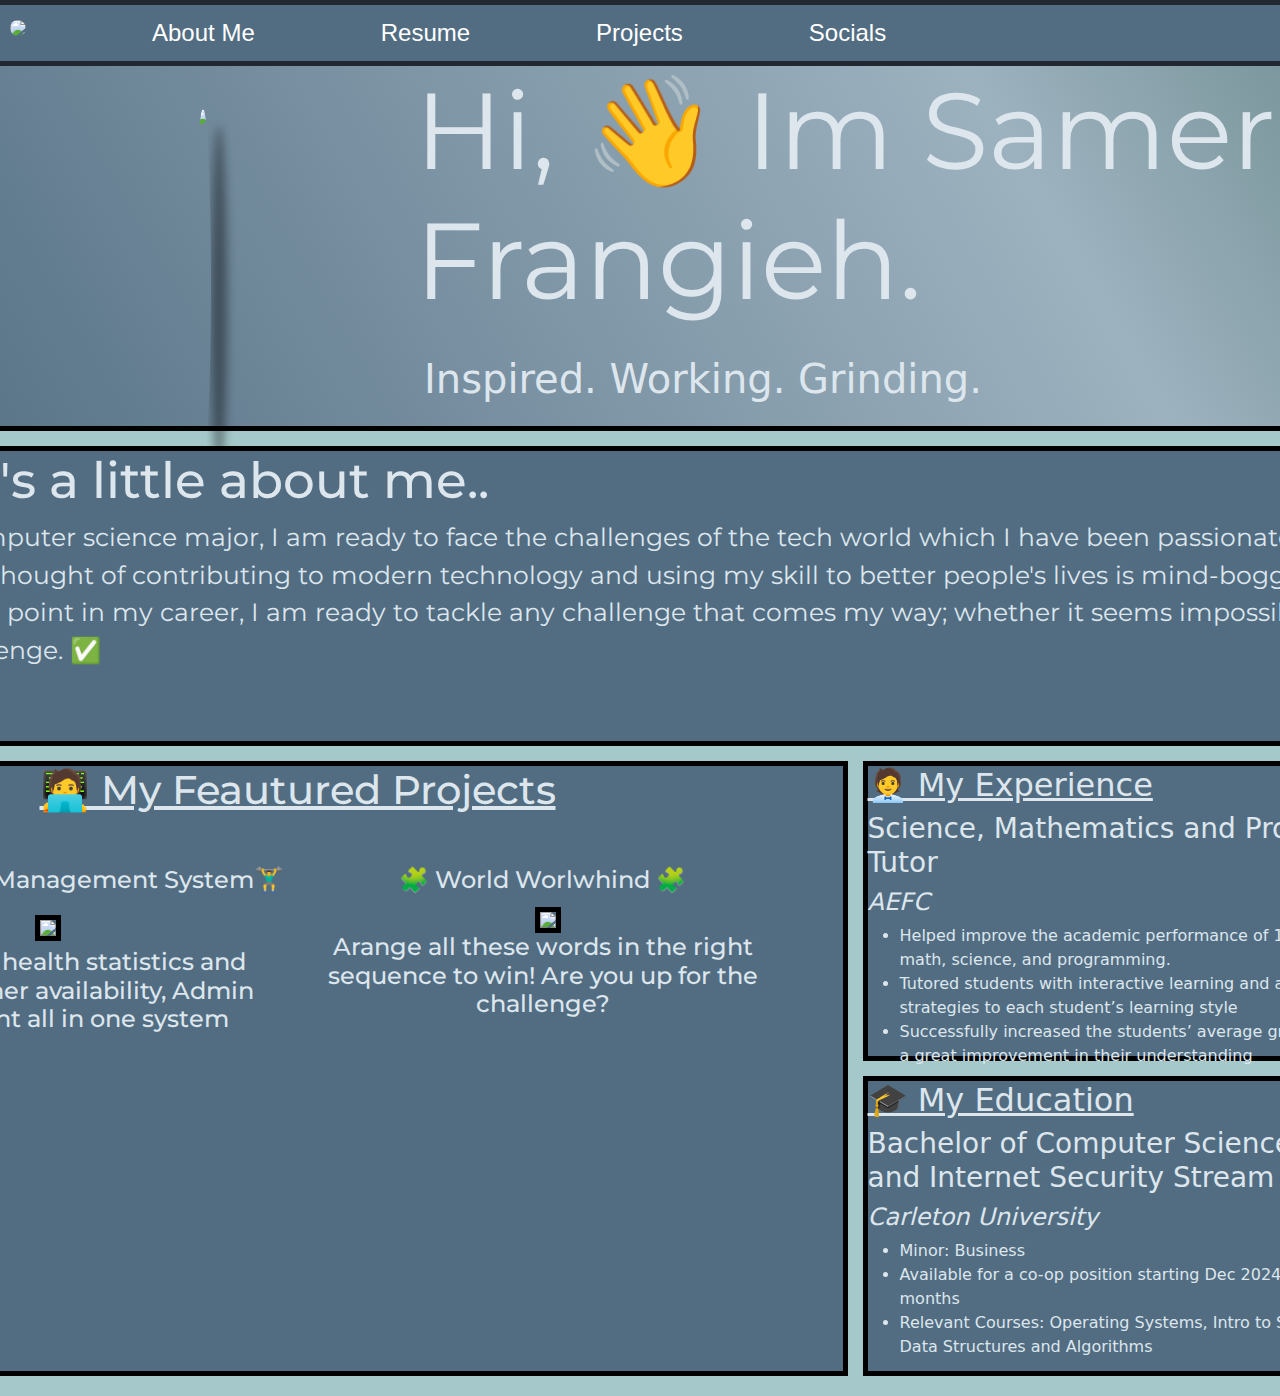
==== index.html @ ca1127b8 "Add files via upload" ====
<!DOCTYPE html>
<html lang="en">
<head>
    <meta charset="UTF-8">
    <meta name="viewport" content="width=device-width, initial-scale=1.0">
    <title>Samer Frangieh</title>
    <link href="https://cdn.jsdelivr.net/npm/bootstrap@5.3.3/dist/css/bootstrap.min.css" rel="stylesheet" integrity="sha384-QWTKZyjpPEjISv5WaRU9OFeRpok6YctnYmDr5pNlyT2bRjXh0JMhjY6hW+ALEwIH" crossorigin="anonymous">
    <link href="style.css" rel="stylesheet">
    <link rel="preconnect" href="https://fonts.googleapis.com">
    <link rel="preconnect" href="https://fonts.gstatic.com" crossorigin>
    <link href="https://fonts.googleapis.com/css2?family=Lobster&family=Montserrat:ital,wght@0,100..900;1,100..900&family=Noto+Sans+HK:wght@100..900&display=swap" rel="stylesheet">
</head>
<body>
<!-- Nav Bar------------------------------->
    <section class="nav-bar">
        <div class="nav nav-links">
                <li><div ><img src="./images/sam2.jpg" height="50px" class="little-icon"></div></li>
                <li><div class="nav-item"> <a href="#abt">About Me </a></div></li>
                <li><div class="nav-item"> <a href="./websitelinks/resume.html">Resume </a></div></li>
                <li><div class="nav-item"> <a href="#projects">Projects </a></div></li>
                <li><div class="nav-item"> <a href="https://linktr.ee/samerfrangieh">Socials </a></div></li>
            
        </div>

    </section>
<!-- Intro Page ------------------------------->
    <section class="intro">
        <div class="introduction colobacki">
            <div class="intro-item">
                <img src="./images/sam2.jpg" height="350" class="profile">
            </div>
            <div class="h1">
                <div class="intro-h1">
                <h1>Hi, 👋 Im Samer Frangieh.</h1>
                </div>
                <div class="para intro-h1">
                    <p>Inspired. Working. Grinding.</p>
                </div>
                <div class="icons intro-h1">
                    <a href="https://github.com/SamerFrangieh"><img src="./images/github-logo.png" height="100px"></a>
                    <a href="https://www.linkedin.com/in/samer-frangieh-b0504521b/"><img src="./images/linkedin.png" height="100px"></a>
                    <a href="https://github.com/SamerFrangieh"><img src="./images/web.png" height="100px"></a>
                </div>
                
            </div>
        </div>
    </section>
    <!-- About me + resume ------------------------------->
    <section class="intro" id="abt">
        <div class="stuff ">
        <div class="contain">
            <div class="about">
                <div><h2> 🏠 Here's a little about me..</h2></div>
                <div> <p> As a young computer science major, I am ready to face the challenges of the tech world which I have been
                    passionate about since my youth. The thought of contributing to modern technology and using my skill to better
                    people's lives is mind-boggling and enticing. At this point in my career, I am ready to tackle any challenge that comes my 
                    way; whether it seems impossible or not. I am up for the challenge. ✅
                </p>
                </div>
            </div>
            <div class="feat-projects" id="projects">
                    <div class="titr">
                        <div class="My">
                            <h3><u>🧑‍💻 My Feautured Projects</u></h3>
                        </div>
                        <div class="p1">
                            <div class="p1-box">
                                <h4>🏋️‍♂️ Fitness Club Management System🏋️‍♂️</h4>
                                <div class="work-image">
                                    <a href="https://github.com/SamerFrangieh/FitForAll" style="margin-left: 10px;"><img src="./images/fitforall-edit.png" height="300px"></a>
                                </div>
                                <div class="des-p1">
                                    <h4 style="margin-left: 0px;">Personalized health statistics and routines, Trainer availability, Admin Management all in one system </h4>
                                </div>
                                
                            </div>
                        </div>
                        <div class="p2">
                            <div class="p1-box">
                                <h4>🧩 World Worlwhind 🧩</h4>
                                <div class="work-image">
                                    <a href="https://github.com/SamerFrangieh/FitForAll" style="margin-left: 10px;"><img src="./images/World Worlwhind.png" height="300px"></a>
                                </div>
                                <div class="des-p1">
                                    <h4 style="margin-left: 0px;">Arange all these words in the right sequence to win! Are you up for the challenge? </h4>
                                </div>
                                
                            </div>
                        </div>

                    </div>
            </div>
            <div class="experience">
                <h2 ><u>🧑‍💼 My Experience</u></h2>
                <h3>Science, Mathematics and Programming Tutor</h3>
                <h4><i>AEFC</i></h4>
                <ul>
                    <li>Helped improve the academic performance of 10+ struggling students in math, science, and programming.</li>
                    <li>Tutored students with interactive learning and adapted teaching strategies to each student’s learning style</li>
                    <li>Successfully increased the students’ average grades by +17%, showing a great improvement in their understanding</li>
                </ul>

            </div>
            <div class="education">
                <h2 ><u>🎓 My Education</u></h2>
                <h3>Bachelor of Computer Science Computer and Internet Security Stream</h3>
                <h4><i>Carleton University</i></h4>
                <ul>
                    <li>Minor: Business</li>
                    <li>Available for a co-op position starting Dec 2024 for either 4 months or 8 months</li>
                    <li>Relevant Courses: Operating Systems, Intro to Software Engineering, Data Structures and Algorithms</li>
                </ul>

            </div>
            
        </div>
    </div>


    </section>

</body>
</html>
---- style.css ----
.body{
    height: 100vh;
}
.nav{
    display: flex;
    gap: 10%;
    padding: 10px;
    margin-bottom: 0px;
    border-top: 5px solid #222831;
    border-bottom: 5px solid #222831;
    background-color: #526D82;
    
}
.button{
    color: white;
    border-radius: 20%;
}
.nav-item> a{
    text-decoration: none;
    color: white;
    font-size: 150%;
    font-family:'Trebuchet MS', 'Lucida Sans Unicode', 'Lucida Grande', 'Lucida Sans', Arial, sans-serif;
    align-items: center;

}
.little-icon{
    border-radius: 50%;
}

.introduction{
    display: grid;
    grid-template-columns: 400px auto;
    gap: 5px;
    height: 40vh;
    margin-top: 0;
    margin-bottom: 0;    
}
.intro-item{
    display: flex;
    justify-content: center;
    margin-left: 10px;

}
.profile{
    border-radius: 50%;
    border: 5px solid 76ABAE;
    align-self: center;
    align-items: center;
    box-shadow: 16px 17px 10px rgba(0, 0, 0, 0.4);
    margin-right: 5px;
}
.colobacki{
    background:linear-gradient(-300deg,#526D82,#9DB2BF,#114232);
    background-size: 180% 180%;
    animation: gradient-animation 10s ease infinite;
}
@keyframes gradient-animation {
    0% {
      background-position: 0% 50%;
    }
    50% {
      background-position: 100% 50%;
    }
    100% {
      background-position: 0% 50%;
    }
  }
  h1{
    font-family: "Montserrat", sans-serif;
    font-size: 270%;
    font-optical-sizing: auto;
    font-weight: 400;
    font-style:normal;
    margin-top: 0;
    margin-bottom: 0;
    color:#DDE6ED;
  }
  .intro-h1{
    margin-left: 10px;
    color:#DDE6ED;
  }
  .para{
    margin-left: 19px;
    margin-top: 30px;
    margin-bottom: 13px;
  }
  .icons{
    margin-top: 30px;
    margin-bottom: 13px;
    display: flex;
    gap: 10%;
  }
  .stuff{
    display: flex;
    justify-content: center;
    background-color: #A5C9CA;
    border-top: 5px solid black;
  }
  .contain{
    display: grid;
    height: auto;
    grid-template-columns: repeat(8, 200px);
    grid-template-rows: 300px 300px 300px;
    margin-top: 15px;
    gap: 15px;
    margin-bottom: 20px;
    
  }
  .about{
    grid-area: 1/1/2/9;
    background-color: #526D82;
    border: 5px solid black
  }
  .experience{
    grid-area: 2/6/3/9;
    background-color: #526D82;
    border: 5px solid black;
    color: #DDE6ED;
  }
  .education{
    grid-area: 3/6/4/9;
    background-color: #526D82;
    border: 5px solid black;
    color: #DDE6ED;
  }
  .about > div > h2{
    font-family: "Montserrat", sans-serif;
    margin-left: 10px;
    color: #DDE6ED;
    font-size: 50px;
  }
  .about > div > p{
    font-family: "Montserrat", sans-serif;
    margin-left: 10px;
    color: #DDE6ED;
    font-size: 25px;
  }
  .feat-projects{
    grid-area:2/1/4/6;
    background-color: #526D82;
    border: 5px solid black;
  }
  .titr{
    display: grid;
    height: auto;
    grid-template-columns: 500px 500px;
    grid-template-rows: 50px 550px;
  }
  .My{
    grid-area: 1/1/2/3;
    display: flex;
    justify-content: center;
  }
  
  .My > h3{
    font-family: "Montserrat", sans-serif;
    margin-left: 10px;
    color: #DDE6ED;
    font-size: 40px;
  }
  .p1{
    grid-area: 2/1/3/2;
    display: flex;
    justify-content: center;
    margin-top: 50px;
    margin-bottom: 100px;
    font-family: "Montserrat", sans-serif;
    color: #DDE6ED;
    font-size: 30px;
  }
  .p1-box > div >a>img{
    border: solid 5px black;
  }
  .p1-box > h3{
    display: flex;
    justify-content: center;
  }
  .p2{
    grid-area: 2/2/3/3;
    display: flex;
    justify-content: center;
    margin-top: 50px;
    font-family: "Montserrat", sans-serif;
    color: #DDE6ED;
    font-size: 20px;
  }
  .p1-box{
    text-align: center;
  }
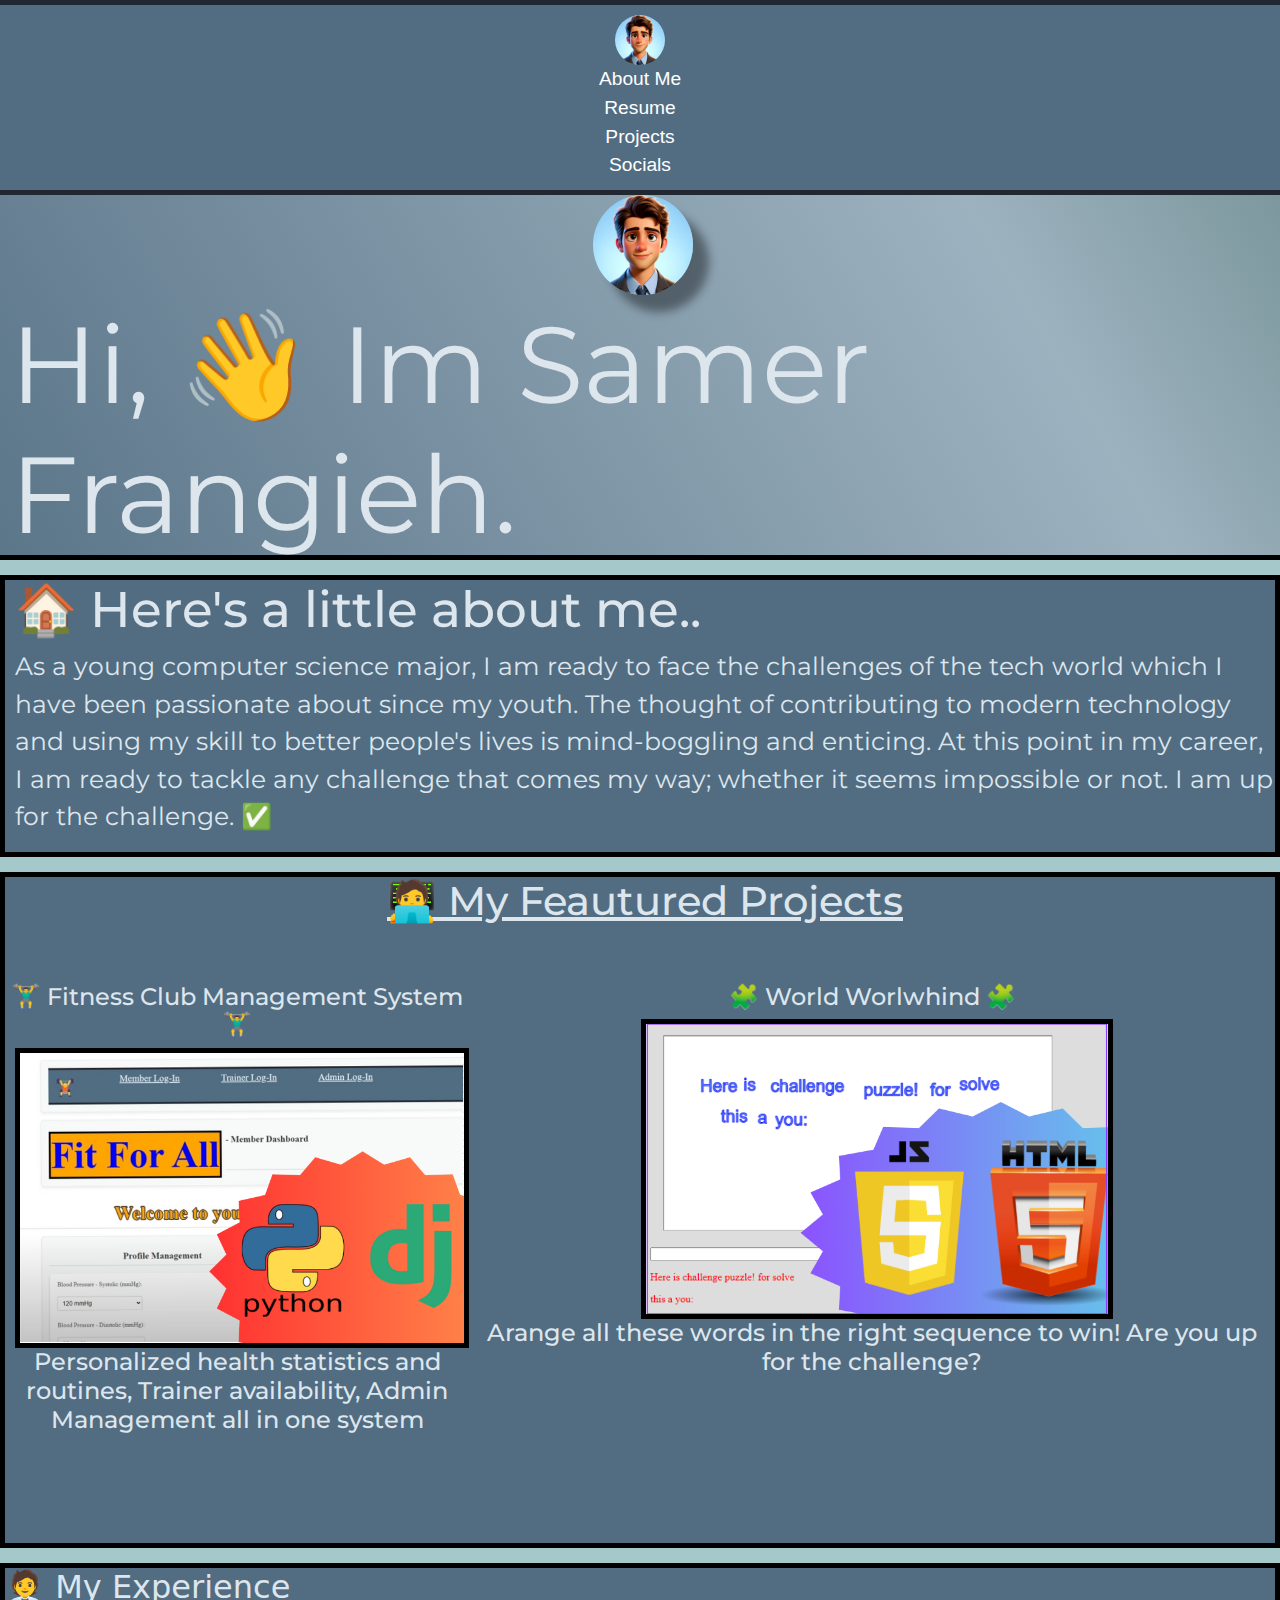
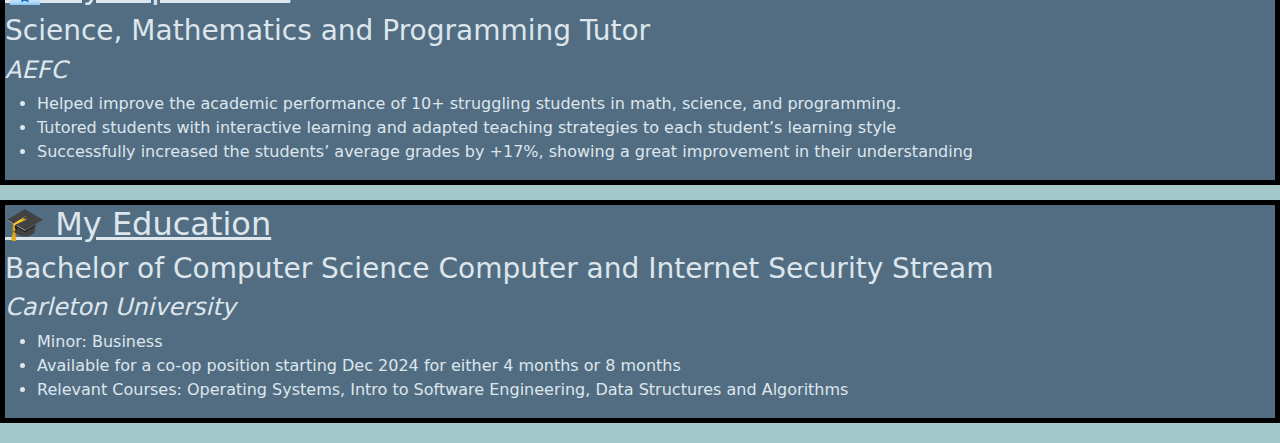
==== commit 16e1b71f: "commit" ====
--- a/index.html
+++ b/index.html
@@ -21,13 +21,12 @@
                 <li><div class="nav-item"> <a href="https://linktr.ee/samerfrangieh">Socials </a></div></li>
             
         </div>
-
     </section>
 <!-- Intro Page ------------------------------->
     <section class="intro">
         <div class="introduction colobacki">
             <div class="intro-item">
-                <img src="./images/sam2.jpg" height="350" class="profile">
+                <img src="./images/sam2.jpg"  class="profile">
             </div>
             <div class="h1">
                 <div class="intro-h1">
@@ -120,4 +119,4 @@
     </section>
 
 </body>
-</html>+</html>
--- a/style.css
+++ b/style.css
@@ -1,190 +1,293 @@
-.body{
-    height: 100vh;
-}
-.nav{
-    display: flex;
-    gap: 10%;
-    padding: 10px;
-    margin-bottom: 0px;
-    border-top: 5px solid #222831;
-    border-bottom: 5px solid #222831;
-    background-color: #526D82;
-    
-}
-.button{
-    color: white;
-    border-radius: 20%;
-}
-.nav-item> a{
-    text-decoration: none;
-    color: white;
-    font-size: 150%;
-    font-family:'Trebuchet MS', 'Lucida Sans Unicode', 'Lucida Grande', 'Lucida Sans', Arial, sans-serif;
-    align-items: center;
-
-}
-.little-icon{
-    border-radius: 50%;
-}
-
-.introduction{
-    display: grid;
-    grid-template-columns: 400px auto;
-    gap: 5px;
-    height: 40vh;
-    margin-top: 0;
-    margin-bottom: 0;    
-}
-.intro-item{
-    display: flex;
-    justify-content: center;
-    margin-left: 10px;
-
-}
-.profile{
-    border-radius: 50%;
-    border: 5px solid 76ABAE;
-    align-self: center;
-    align-items: center;
-    box-shadow: 16px 17px 10px rgba(0, 0, 0, 0.4);
-    margin-right: 5px;
-}
-.colobacki{
-    background:linear-gradient(-300deg,#526D82,#9DB2BF,#114232);
-    background-size: 180% 180%;
-    animation: gradient-animation 10s ease infinite;
-}
+body {
+  height: 100vh;
+}
+
+.nav {
+  display: flex;
+  gap: 10%;
+  padding: 10px;
+  margin-bottom: 0px;
+  border-top: 5px solid #222831;
+  border-bottom: 5px solid #222831;
+  background-color: #526D82;
+}
+
+.button {
+  color: white;
+  border-radius: 20%;
+}
+
+.nav-item > a {
+  text-decoration: none;
+  color: white;
+  font-size: 150%;
+  font-family: 'Trebuchet MS', 'Lucida Sans Unicode', 'Lucida Grande', 'Lucida Sans', Arial, sans-serif;
+  align-items: center;
+}
+
+.little-icon {
+  border-radius: 50%;
+}
+
+.introduction {
+  display: grid;
+  grid-template-columns: 400px auto;
+  gap: 5px;
+  height: 40vh;
+  margin-top: 0;
+  margin-bottom: 0;
+}
+
+.intro-item {
+  display: flex;
+  justify-content: center;
+  margin-left: 10px;
+}
+
+.profile {
+  border-radius: 50%;
+  border: 5px solid 76ABAE;
+  align-self: center;
+  align-items: center;
+  box-shadow: 16px 17px 10px rgba(0, 0, 0, 0.4);
+  margin-right: 5px;
+}
+
+.colobacki {
+  background: linear-gradient(-300deg, #526D82, #9DB2BF, #114232);
+  background-size: 180% 180%;
+  animation: gradient-animation 10s ease infinite;
+}
+
 @keyframes gradient-animation {
-    0% {
+  0% {
       background-position: 0% 50%;
-    }
-    50% {
+  }
+  50% {
       background-position: 100% 50%;
-    }
-    100% {
+  }
+  100% {
       background-position: 0% 50%;
-    }
-  }
-  h1{
-    font-family: "Montserrat", sans-serif;
-    font-size: 270%;
-    font-optical-sizing: auto;
-    font-weight: 400;
-    font-style:normal;
-    margin-top: 0;
-    margin-bottom: 0;
-    color:#DDE6ED;
-  }
-  .intro-h1{
-    margin-left: 10px;
-    color:#DDE6ED;
-  }
-  .para{
-    margin-left: 19px;
-    margin-top: 30px;
-    margin-bottom: 13px;
-  }
-  .icons{
-    margin-top: 30px;
-    margin-bottom: 13px;
-    display: flex;
-    gap: 10%;
-  }
-  .stuff{
-    display: flex;
-    justify-content: center;
-    background-color: #A5C9CA;
-    border-top: 5px solid black;
-  }
-  .contain{
-    display: grid;
-    height: auto;
-    grid-template-columns: repeat(8, 200px);
-    grid-template-rows: 300px 300px 300px;
-    margin-top: 15px;
-    gap: 15px;
-    margin-bottom: 20px;
-    
-  }
-  .about{
-    grid-area: 1/1/2/9;
-    background-color: #526D82;
-    border: 5px solid black
-  }
-  .experience{
-    grid-area: 2/6/3/9;
-    background-color: #526D82;
-    border: 5px solid black;
-    color: #DDE6ED;
-  }
-  .education{
-    grid-area: 3/6/4/9;
-    background-color: #526D82;
-    border: 5px solid black;
-    color: #DDE6ED;
-  }
-  .about > div > h2{
-    font-family: "Montserrat", sans-serif;
-    margin-left: 10px;
-    color: #DDE6ED;
-    font-size: 50px;
-  }
-  .about > div > p{
-    font-family: "Montserrat", sans-serif;
-    margin-left: 10px;
-    color: #DDE6ED;
-    font-size: 25px;
-  }
-  .feat-projects{
-    grid-area:2/1/4/6;
-    background-color: #526D82;
-    border: 5px solid black;
-  }
-  .titr{
-    display: grid;
-    height: auto;
-    grid-template-columns: 500px 500px;
-    grid-template-rows: 50px 550px;
-  }
-  .My{
-    grid-area: 1/1/2/3;
-    display: flex;
-    justify-content: center;
-  }
-  
-  .My > h3{
-    font-family: "Montserrat", sans-serif;
-    margin-left: 10px;
-    color: #DDE6ED;
-    font-size: 40px;
-  }
-  .p1{
-    grid-area: 2/1/3/2;
-    display: flex;
-    justify-content: center;
-    margin-top: 50px;
-    margin-bottom: 100px;
-    font-family: "Montserrat", sans-serif;
-    color: #DDE6ED;
-    font-size: 30px;
-  }
-  .p1-box > div >a>img{
-    border: solid 5px black;
-  }
-  .p1-box > h3{
-    display: flex;
-    justify-content: center;
-  }
-  .p2{
-    grid-area: 2/2/3/3;
-    display: flex;
-    justify-content: center;
-    margin-top: 50px;
-    font-family: "Montserrat", sans-serif;
-    color: #DDE6ED;
-    font-size: 20px;
-  }
-  .p1-box{
-    text-align: center;
-  }
-  +  }
+}
+
+h1 {
+  font-family: "Montserrat", sans-serif;
+  font-size: 270%;
+  font-optical-sizing: auto;
+  font-weight: 400;
+  font-style: normal;
+  margin-top: 0;
+  margin-bottom: 0;
+  color: #DDE6ED;
+}
+
+.intro-h1 {
+  margin-left: 10px;
+  color: #DDE6ED;
+}
+
+.para {
+  margin-left: 19px;
+  margin-top: 30px;
+  margin-bottom: 13px;
+}
+
+.icons {
+  margin-top: 30px;
+  margin-bottom: 13px;
+  display: flex;
+  gap: 10%;
+}
+
+.stuff {
+  display: flex;
+  justify-content: center;
+  background-color: #A5C9CA;
+  border-top: 5px solid black;
+}
+
+.contain {
+  display: grid;
+  height: auto;
+  grid-template-columns: repeat(8, 200px);
+  grid-template-rows: 300px 300px 300px;
+  margin-top: 15px;
+  gap: 15px;
+  margin-bottom: 20px;
+}
+
+.about {
+  grid-area: 1/1/2/9;
+  background-color: #526D82;
+  border: 5px solid black;
+}
+
+.experience {
+  grid-area: 2/6/3/9;
+  background-color: #526D82;
+  border: 5px solid black;
+  color: #DDE6ED;
+}
+
+.education {
+  grid-area: 3/6/4/9;
+  background-color: #526D82;
+  border: 5px solid black;
+  color: #DDE6ED;
+}
+
+.about > div > h2 {
+  font-family: "Montserrat", sans-serif;
+  margin-left: 10px;
+  color: #DDE6ED;
+  font-size: 50px;
+}
+
+.about > div > p {
+  font-family: "Montserrat", sans-serif;
+  margin-left: 10px;
+  color: #DDE6ED;
+  font-size: 25px;
+}
+
+.feat-projects {
+  grid-area: 2/1/4/6;
+  background-color: #526D82;
+  border: 5px solid black;
+}
+
+.titr {
+  display: grid;
+  height: auto;
+  grid-template-columns: 500px 500px;
+  grid-template-rows: 50px 550px;
+}
+
+.My {
+  grid-area: 1/1/2/3;
+  display: flex;
+  justify-content: center;
+}
+
+.My > h3 {
+  font-family: "Montserrat", sans-serif;
+  margin-left: 10px;
+  color: #DDE6ED;
+  font-size: 40px;
+}
+
+.p1 {
+  grid-area: 2/1/3/2;
+  display: flex;
+  justify-content: center;
+  margin-top: 50px;
+  margin-bottom: 100px;
+  font-family: "Montserrat", sans-serif;
+  color: #DDE6ED;
+  font-size: 30px;
+}
+
+.p1-box > div > a > img {
+  border: solid 5px black;
+}
+
+.p1-box > h3 {
+  display: flex;
+  justify-content: center;
+}
+
+.p2 {
+  grid-area: 2/2/3/3;
+  display: flex;
+  justify-content: center;
+  margin-top: 50px;
+  font-family: "Montserrat", sans-serif;
+  color: #DDE6ED;
+  font-size: 20px;
+}
+
+.p1-box {
+  text-align: center;
+}
+
+.intro-item > img {
+  height: 350px;
+}
+
+@media (max-width: 1300px) {
+  .intro-item > img {
+      height: 100px;
+  }
+
+  .introduction {
+      grid-template-columns: 1fr;
+  }
+
+  .profile {
+      height: 150px;
+      width: auto;
+  }
+
+  .nav {
+      flex-direction: column;
+      align-items: center;
+      text-align: center;
+  }
+
+  .nav-item > a {
+      font-size: 120%;
+  }
+
+  .contain {
+      grid-template-columns: 1fr;
+      grid-template-rows: auto;
+  }
+
+  .about,
+  .experience,
+  .education,
+  .feat-projects {
+      grid-area: auto;
+      width: 100%;
+  }
+
+  .titr {
+      grid-template-columns: 1fr;
+      grid-template-rows: auto;
+  }
+
+  .p1,
+  .p2 {
+      grid-area: auto;
+      width: 100%;
+  }
+}
+
+@media (max-width: 768px) {
+  h1 {
+      font-size: 200%;
+  }
+
+  .icons > a > img {
+      height: 50px;
+  }
+
+  .para {
+      margin-left: 0;
+      text-align: center;
+  }
+
+  .My > h3 {
+      font-size: 30px;
+  }
+
+  .p1-box > h4 {
+      font-size: 20px;
+  }
+
+  .p1-box > div > a > img,
+  .p2 > div > a > img {
+      height: 200px;
+  }
+}
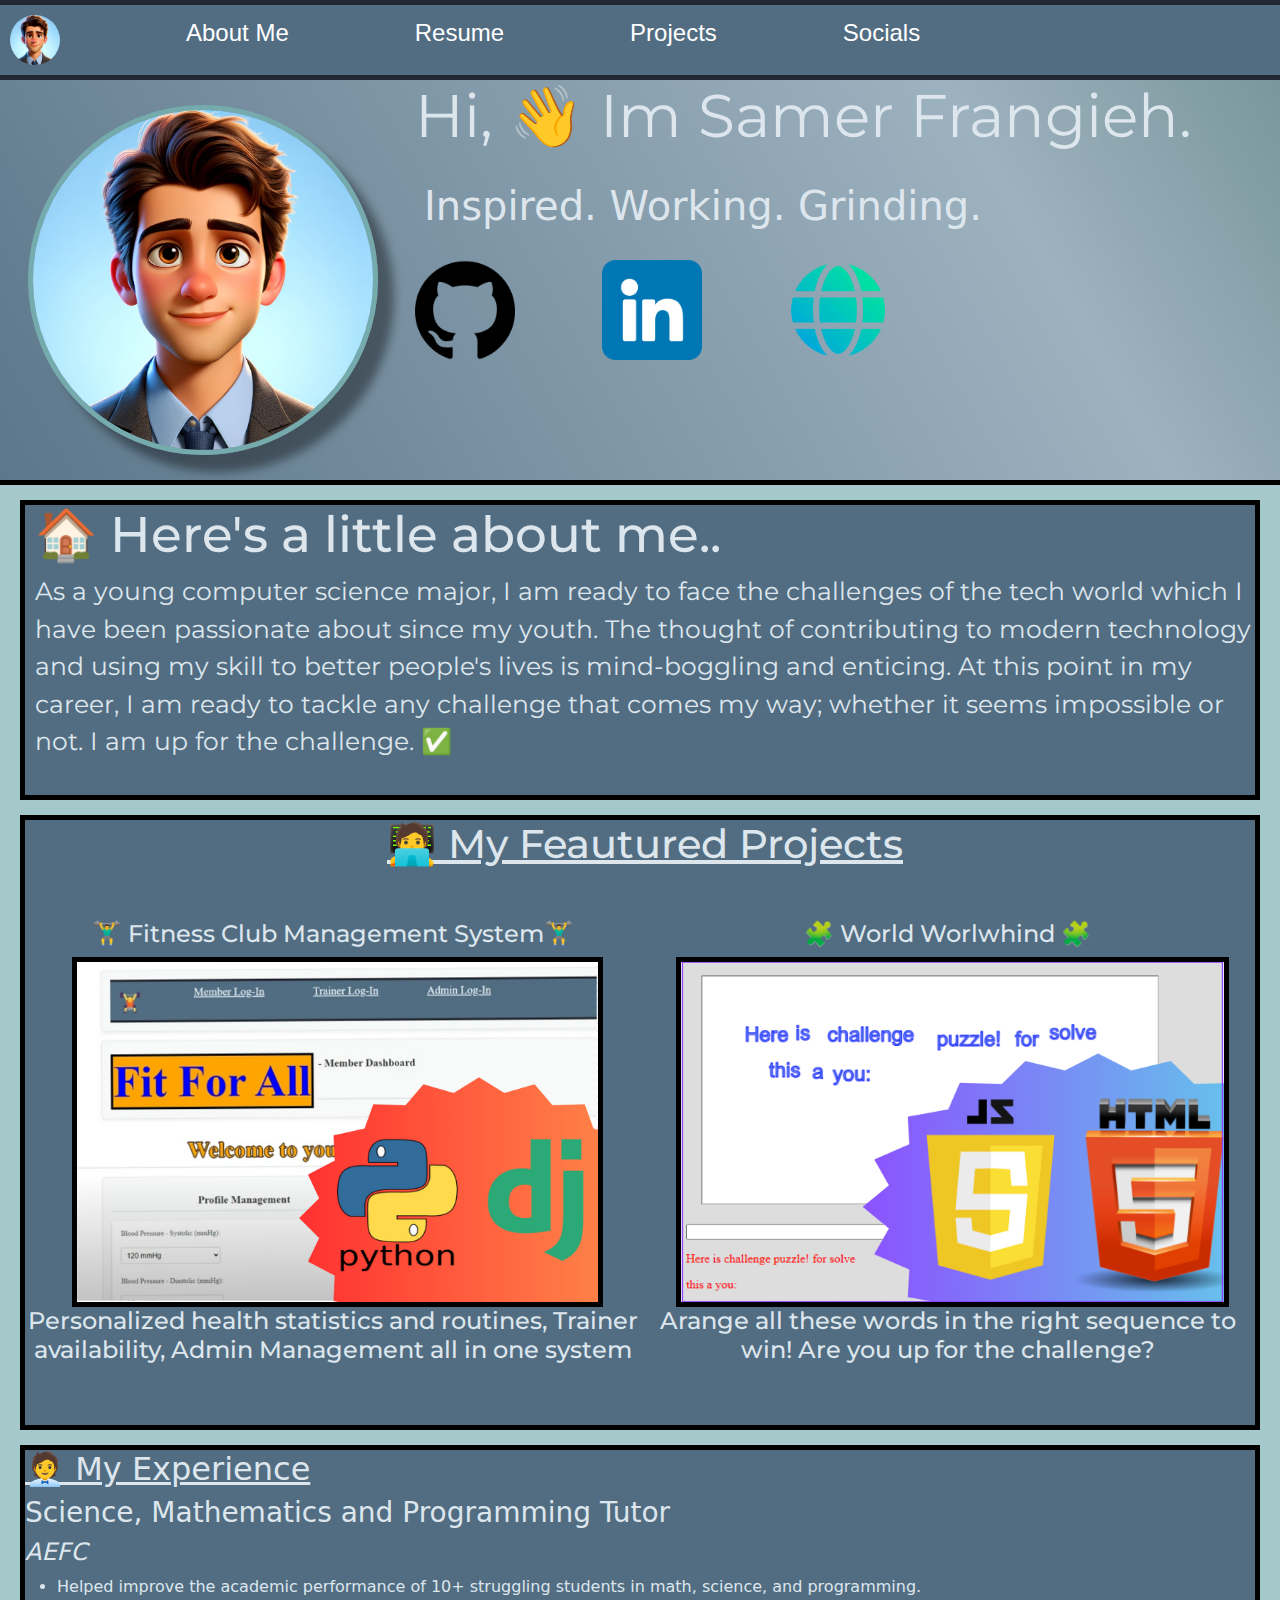
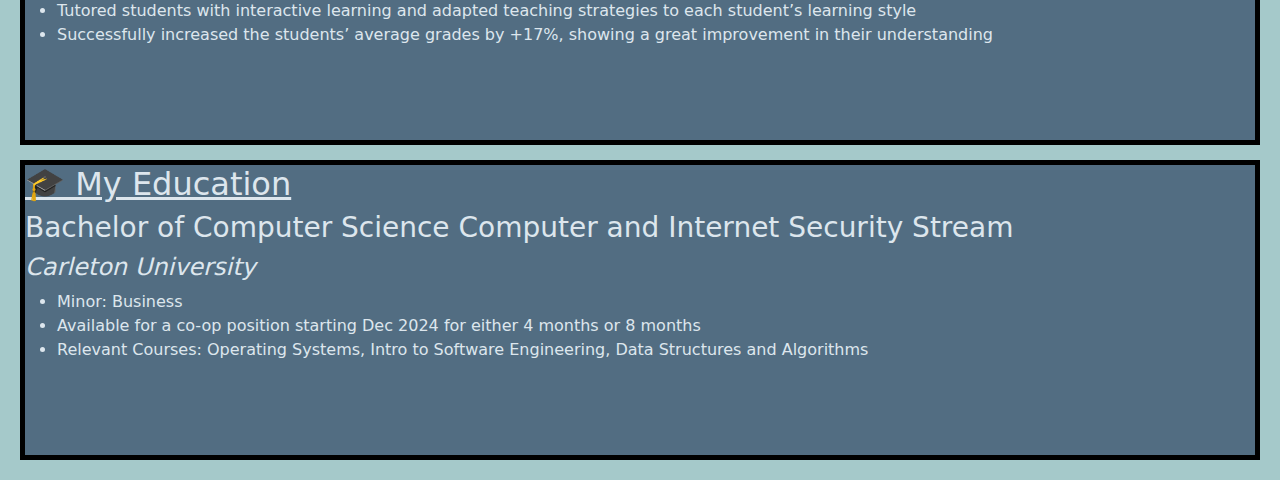
==== commit ae73cf0f: "fixed responsiveness" ====
--- a/index.html
+++ b/index.html
@@ -36,9 +36,9 @@
                     <p>Inspired. Working. Grinding.</p>
                 </div>
                 <div class="icons intro-h1">
-                    <a href="https://github.com/SamerFrangieh"><img src="./images/github-logo.png" height="100px"></a>
-                    <a href="https://www.linkedin.com/in/samer-frangieh-b0504521b/"><img src="./images/linkedin.png" height="100px"></a>
-                    <a href="https://github.com/SamerFrangieh"><img src="./images/web.png" height="100px"></a>
+                    <a href="https://github.com/SamerFrangieh"><img src="./images/github-logo.png" ></a>
+                    <a href="https://www.linkedin.com/in/samer-frangieh-b0504521b/"><img src="./images/linkedin.png" ></a>
+                    <a href="https://github.com/SamerFrangieh"><img src="./images/web.png" ></a>
                 </div>
                 
             </div>
@@ -66,7 +66,7 @@
                             <div class="p1-box">
                                 <h4>🏋️‍♂️ Fitness Club Management System🏋️‍♂️</h4>
                                 <div class="work-image">
-                                    <a href="https://github.com/SamerFrangieh/FitForAll" style="margin-left: 10px;"><img src="./images/fitforall-edit.png" height="300px"></a>
+                                    <a href="https://github.com/SamerFrangieh/FitForAll" style="margin-left: 10px;"><img src="./images/fitforall-edit.png" ></a>
                                 </div>
                                 <div class="des-p1">
                                     <h4 style="margin-left: 0px;">Personalized health statistics and routines, Trainer availability, Admin Management all in one system </h4>
@@ -78,7 +78,7 @@
                             <div class="p1-box">
                                 <h4>🧩 World Worlwhind 🧩</h4>
                                 <div class="work-image">
-                                    <a href="https://github.com/SamerFrangieh/FitForAll" style="margin-left: 10px;"><img src="./images/World Worlwhind.png" height="300px"></a>
+                                    <a href="https://github.com/SamerFrangieh/FitForAll" style="margin-left: 10px;"><img src="./images/World Worlwhind.png" ></a>
                                 </div>
                                 <div class="des-p1">
                                     <h4 style="margin-left: 0px;">Arange all these words in the right sequence to win! Are you up for the challenge? </h4>
--- a/style.css
+++ b/style.css
@@ -33,7 +33,7 @@
   display: grid;
   grid-template-columns: 400px auto;
   gap: 5px;
-  height: 40vh;
+  height: 400px;
   margin-top: 0;
   margin-bottom: 0;
 }
@@ -46,7 +46,7 @@
 
 .profile {
   border-radius: 50%;
-  border: 5px solid 76ABAE;
+  border: 5px solid #76ABAE;
   align-self: center;
   align-items: center;
   box-shadow: 16px 17px 10px rgba(0, 0, 0, 0.4);
@@ -110,11 +110,13 @@
 .contain {
   display: grid;
   height: auto;
-  grid-template-columns: repeat(8, 200px);
-  grid-template-rows: 300px 300px 300px;
+  grid-template-columns: repeat(8, 1/10 fr);
+  grid-template-rows: 300px 300px 300px 300px 300px;
   margin-top: 15px;
   gap: 15px;
   margin-bottom: 20px;
+  margin-left: 20px;
+  margin-right: 20px;
 }
 
 .about {
@@ -123,20 +125,20 @@
   border: 5px solid black;
 }
 
+
+.education {
+  grid-area: 5/1/6/9;
+  background-color: #526D82;
+  border: 5px solid black;
+  color: #DDE6ED;
+}
 .experience {
-  grid-area: 2/6/3/9;
+  grid-area: 4/1/5/9;
   background-color: #526D82;
   border: 5px solid black;
   color: #DDE6ED;
 }
 
-.education {
-  grid-area: 3/6/4/9;
-  background-color: #526D82;
-  border: 5px solid black;
-  color: #DDE6ED;
-}
-
 .about > div > h2 {
   font-family: "Montserrat", sans-serif;
   margin-left: 10px;
@@ -152,7 +154,7 @@
 }
 
 .feat-projects {
-  grid-area: 2/1/4/6;
+  grid-area: 2/1/4/9;
   background-color: #526D82;
   border: 5px solid black;
 }
@@ -160,7 +162,7 @@
 .titr {
   display: grid;
   height: auto;
-  grid-template-columns: 500px 500px;
+  grid-template-columns: 0.5fr 0.5fr;
   grid-template-rows: 50px 550px;
 }
 
@@ -214,80 +216,130 @@
 .intro-item > img {
   height: 350px;
 }
-
-@media (max-width: 1300px) {
+.work-image > a >img{
+  height: 350px;
+}
+.icons > a > img{
+  height: 100px;
+}
+
+@media (max-width: 1850px) and (min-width: 1476px) {
+  .intro-h1 > h1{
+    font-size: 80px;
+  }
+}
+@media (max-width: 1475px) and (min-width: 1000px) {
+  .intro-h1 > h1{
+    font-size: 60px;
+  }
+}
+@media (max-width: 999px) and (min-width: 676px) {
+  .intro-h1 > h1{
+    font-size: 50px;
+  }
   .intro-item > img {
-      height: 100px;
-  }
-
-  .introduction {
-      grid-template-columns: 1fr;
-  }
-
-  .profile {
-      height: 150px;
-      width: auto;
-  }
-
+    height: 250px;
+}
   .nav {
-      flex-direction: column;
-      align-items: center;
-      text-align: center;
-  }
-
-  .nav-item > a {
-      font-size: 120%;
-  }
-
-  .contain {
-      grid-template-columns: 1fr;
-      grid-template-rows: auto;
-  }
-
-  .about,
-  .experience,
-  .education,
-  .feat-projects {
-      grid-area: auto;
-      width: 100%;
-  }
-
-  .titr {
-      grid-template-columns: 1fr;
-      grid-template-rows: auto;
-  }
-
-  .p1,
-  .p2 {
-      grid-area: auto;
-      width: 100%;
-  }
-}
-
-@media (max-width: 768px) {
-  h1 {
-      font-size: 200%;
-  }
-
-  .icons > a > img {
-      height: 50px;
-  }
-
-  .para {
-      margin-left: 0;
-      text-align: center;
-  }
-
-  .My > h3 {
-      font-size: 30px;
-  }
-
-  .p1-box > h4 {
-      font-size: 20px;
-  }
-
-  .p1-box > div > a > img,
-  .p2 > div > a > img {
-      height: 200px;
-  }
-}
+    gap: 5%;
+    font-size: 10px;
+}
+  
+.intro-h1 {
+  margin-left: 0px;
+  color: #DDE6ED;
+}
+.para {
+  margin-left: 0px;
+  margin-top: 8px;
+  margin-bottom: 5px;
+}
+.about > div> h2{
+  font-size: 30px;
+}
+.about > div> p{
+  font-size: 20px;
+}
+.p1-box > h4{
+  font-size: 20px;
+}
+.My >h3 >u{
+  font-size: 30px;
+}
+.work-image > a >img{
+  height: 200px;
+}
+.para > p{
+  font-size: 30px;
+}
+.icons > a > img{
+  margin-top: 5px;
+  height: 80px;
+}
+.introduction{
+  grid-template-columns: 300px auto;
+}
+}
+/* Media query for screen sizes between 1860px and 1300px */
+@media (max-width: 676px) and (min-width: 400px) {
+  .intro-h1 > h1{
+    font-size: 49px;
+  }
+  .intro-item > img {
+    height: 200px;
+}
+  .nav {
+    gap: 5%;
+    font-size: 12px;
+}
+  
+.intro-h1 {
+  margin-left: 0px;
+  color: #DDE6ED;
+}
+.para {
+  margin-left: 0px;
+  margin-top: 8px;
+  margin-bottom: 5px;
+}
+.about > div> h2{
+  font-size: 20px;
+}
+.about > div> p{
+  font-size: 15px;
+}
+.p1-box > h4{
+  font-size: 18px;
+}
+.My >h3 >u{
+  font-size: 30px;
+}
+.work-image > a >img{
+  height: 150px;
+}
+.para > p{
+  font-size: 18px;
+}
+.icons > a > img{
+  margin-top: 5px;
+  height: 40px;
+}
+.introduction{
+  grid-template-columns: 230px auto;
+  height: 300px;
+}
+.contain {
+  display: grid;
+  height: auto;
+  grid-template-columns: repeat(8, 1/10 fr);
+  grid-template-rows: 230px 200px 200px 300px 300px;
+  margin-top: 10px;
+  gap: 15px;
+  margin-bottom: 10px;
+  margin-left: 10px;
+  margin-right: 10px;
+}
+.des-p1 > h4{
+  font-size: 15px;
+}
+}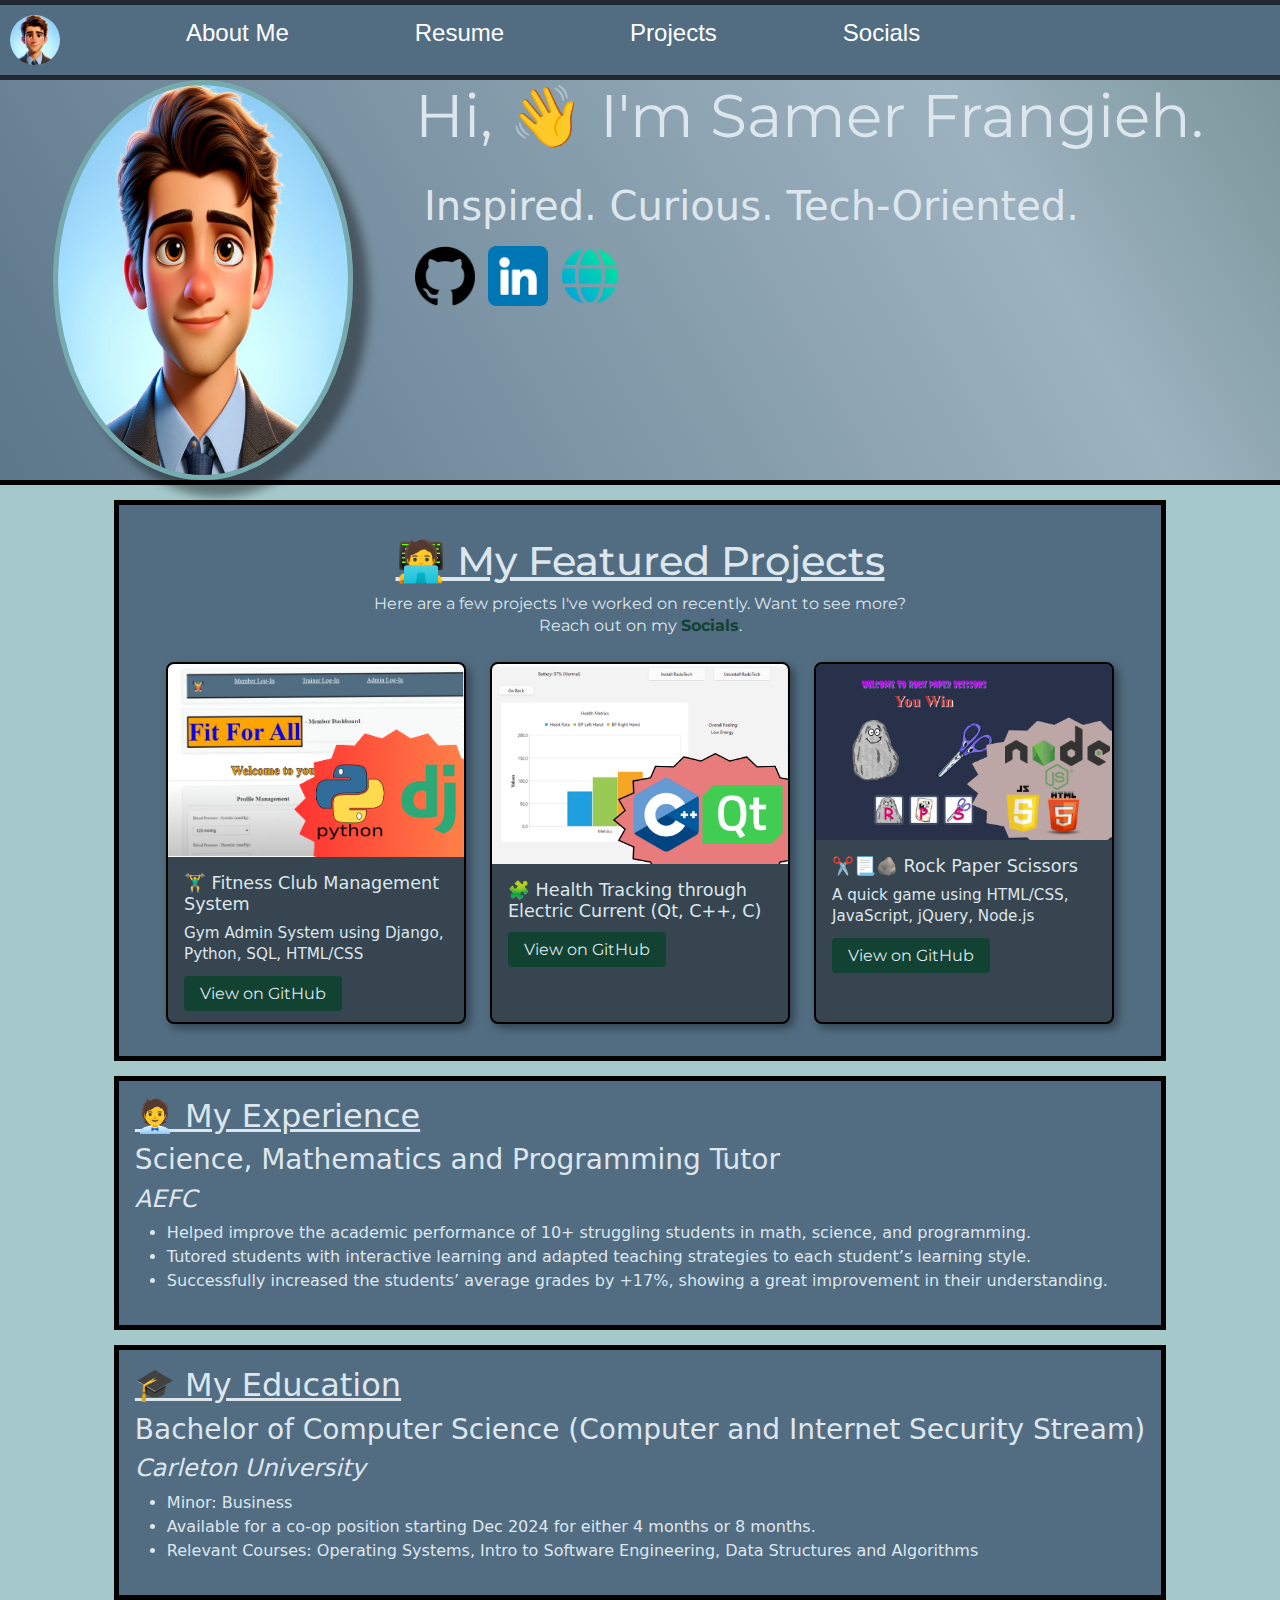
==== commit 3f16d8f8: "update projects" ====
--- a/index.html
+++ b/index.html
@@ -1,122 +1,174 @@
 <!DOCTYPE html>
 <html lang="en">
 <head>
-    <meta charset="UTF-8">
-    <meta name="viewport" content="width=device-width, initial-scale=1.0">
-    <title>Samer Frangieh</title>
-    <link href="https://cdn.jsdelivr.net/npm/bootstrap@5.3.3/dist/css/bootstrap.min.css" rel="stylesheet" integrity="sha384-QWTKZyjpPEjISv5WaRU9OFeRpok6YctnYmDr5pNlyT2bRjXh0JMhjY6hW+ALEwIH" crossorigin="anonymous">
-    <link href="style.css" rel="stylesheet">
-    <link rel="preconnect" href="https://fonts.googleapis.com">
-    <link rel="preconnect" href="https://fonts.gstatic.com" crossorigin>
-    <link href="https://fonts.googleapis.com/css2?family=Lobster&family=Montserrat:ital,wght@0,100..900;1,100..900&family=Noto+Sans+HK:wght@100..900&display=swap" rel="stylesheet">
+  <meta charset="UTF-8">
+  <meta name="viewport" content="width=device-width, initial-scale=1.0">
+  <title>Samer Frangieh</title>
+  
+  <!-- Bootstrap -->
+  <link
+    href="https://cdn.jsdelivr.net/npm/bootstrap@5.3.3/dist/css/bootstrap.min.css"
+    rel="stylesheet"
+    integrity="sha384-QWTKZyjpPEjISv5WaRU9OFeRpok6YctnYmDr5pNlyT2bRjXh0JMhjY6hW+ALEwIH"
+    crossorigin="anonymous"
+  >
+  
+  <!-- Custom CSS -->
+  <link href="style.css" rel="stylesheet">
+  
+  <!-- Google Fonts -->
+  <link rel="preconnect" href="https://fonts.googleapis.com">
+  <link rel="preconnect" href="https://fonts.gstatic.com" crossorigin>
+  <link
+    href="https://fonts.googleapis.com/css2?family=Lobster&family=Montserrat:ital,wght@0,100..900;1,100..900&family=Noto+Sans+HK:wght@100..900&display=swap"
+    rel="stylesheet"
+  >
 </head>
+
 <body>
-<!-- Nav Bar------------------------------->
-    <section class="nav-bar">
-        <div class="nav nav-links">
-                <li><div ><img src="./images/sam2.jpg" height="50px" class="little-icon"></div></li>
-                <li><div class="nav-item"> <a href="#abt">About Me </a></div></li>
-                <li><div class="nav-item"> <a href="./websitelinks/resume.html">Resume </a></div></li>
-                <li><div class="nav-item"> <a href="#projects">Projects </a></div></li>
-                <li><div class="nav-item"> <a href="https://linktr.ee/samerfrangieh">Socials </a></div></li>
-            
+
+  <!-- Nav Bar ------------------------------->
+  <section class="nav-bar">
+    <div class="nav nav-links">
+      <li>
+        <div>
+          <img src="./images/sam2.jpg" height="50px" class="little-icon" alt="Profile icon">
         </div>
-    </section>
-<!-- Intro Page ------------------------------->
-    <section class="intro">
-        <div class="introduction colobacki">
-            <div class="intro-item">
-                <img src="./images/sam2.jpg"  class="profile">
+      </li>
+      <li>
+        <div class="nav-item">
+          <a href="#abt">About Me</a> <!-- or remove this link entirely if you want -->
+        </div>
+      </li>
+      <li>
+        <div class="nav-item">
+          <a href="./websitelinks/resume.html">Resume</a>
+        </div>
+      </li>
+      <li>
+        <div class="nav-item">
+          <a href="#projects">Projects</a>
+        </div>
+      </li>
+      <li>
+        <div class="nav-item">
+          <a href="https://linktr.ee/samerfrangieh">Socials</a>
+        </div>
+      </li>
+    </div>
+  </section>
+
+  <!-- Intro Page ------------------------------->
+  <section class="intro">
+    <div class="introduction colobacki">
+      <div class="intro-item">
+        <img src="./images/sam2.jpg" class="profile" alt="Profile picture of Samer">
+      </div>
+      <div class="h1">
+        <div class="intro-h1">
+          <h1>Hi, 👋 I'm Samer Frangieh.</h1>
+        </div>
+        <div class="para intro-h1">
+          <p>Inspired. Curious. Tech-Oriented.</p>
+        </div>
+        <div class="icons intro-h1">
+          <a href="https://github.com/SamerFrangieh">
+            <img src="./images/github-logo.png" alt="GitHub icon">
+          </a>
+          <a href="https://www.linkedin.com/in/samer-frangieh-b0504521b/">
+            <img src="./images/linkedin.png" alt="LinkedIn icon">
+          </a>
+          <a href="https://github.com/SamerFrangieh">
+            <img src="./images/web.png" alt="Web icon">
+          </a>
+        </div>
+      </div>
+    </div>
+  </section>
+
+  <!-- Projects, Experience, Education in normal flow -->
+  <section class="intro" id="abt">
+    <div class="stuff">
+      <div class="contain">
+
+        <!-- Projects Section -->
+        <section class="feat-projects" id="projects">
+          <div class="project-heading">
+            <h3>🧑‍💻 My Featured Projects</h3>
+            <p>
+              Here are a few projects I've worked on recently. Want to see more?<br>
+              Reach out on my <a href="https://linktr.ee/samerfrangieh" target="_blank">Socials</a>.
+            </p>
+          </div>
+
+          <div class="project-container">
+            <!-- Project Card 1 -->
+            <div class="project-card">
+              <img src="./images/fitforall-edit.png" alt="Fitness Club Management System">
+              <div class="card-content">
+                <h4>🏋️‍♂️ Fitness Club Management System</h4>
+                <p>
+                  Gym Admin System using Django, Python, SQL, HTML/CSS
+                </p>
+                <a href="https://github.com/SamerFrangieh/FitForAll" target="_blank">View on GitHub</a>
+              </div>
             </div>
-            <div class="h1">
-                <div class="intro-h1">
-                <h1>Hi, 👋 Im Samer Frangieh.</h1>
-                </div>
-                <div class="para intro-h1">
-                    <p>Inspired. Working. Grinding.</p>
-                </div>
-                <div class="icons intro-h1">
-                    <a href="https://github.com/SamerFrangieh"><img src="./images/github-logo.png" ></a>
-                    <a href="https://www.linkedin.com/in/samer-frangieh-b0504521b/"><img src="./images/linkedin.png" ></a>
-                    <a href="https://github.com/SamerFrangieh"><img src="./images/web.png" ></a>
-                </div>
-                
+
+            <!-- Project Card 2 -->
+            <div class="project-card">
+              <img src="./images/Screenshot 2024-12-25 142301.png" alt="Health Tracking Qt/C++">
+              <div class="card-content">
+                <h4>🧩 Health Tracking through Electric Current (Qt, C++, C)</h4>
+                <p>
+                  <!-- Add a description here if desired -->
+                </p>
+                <a href="https://github.com/SamerFrangieh/FitForAll" target="_blank">View on GitHub</a>
+              </div>
             </div>
+
+            <!-- Project Card 3 -->
+            <div class="project-card">
+              <img src="./images/rps123.png" alt="Rock Paper Scissors">
+              <div class="card-content">
+                <h4>✂️📃🪨 Rock Paper Scissors</h4>
+                <p>
+                  A quick game using HTML/CSS, JavaScript, jQuery, Node.js
+                </p>
+                <a href="https://github.com/SamerFrangieh/Rock-Paper-Scissors" target="_blank">View on GitHub</a>
+              </div>
+            </div>
+
+            <!-- Duplicate <div class="project-card">...</div> blocks to add more projects -->
+          </div>
+        </section>
+
+        <!-- Experience Section -->
+        <div class="experience">
+          <h2><u>🧑‍💼 My Experience</u></h2>
+          <h3>Science, Mathematics and Programming Tutor</h3>
+          <h4><i>AEFC</i></h4>
+          <ul>
+            <li>Helped improve the academic performance of 10+ struggling students in math, science, and programming.</li>
+            <li>Tutored students with interactive learning and adapted teaching strategies to each student’s learning style.</li>
+            <li>Successfully increased the students’ average grades by +17%, showing a great improvement in their understanding.</li>
+          </ul>
         </div>
-    </section>
-    <!-- About me + resume ------------------------------->
-    <section class="intro" id="abt">
-        <div class="stuff ">
-        <div class="contain">
-            <div class="about">
-                <div><h2> 🏠 Here's a little about me..</h2></div>
-                <div> <p> As a young computer science major, I am ready to face the challenges of the tech world which I have been
-                    passionate about since my youth. The thought of contributing to modern technology and using my skill to better
-                    people's lives is mind-boggling and enticing. At this point in my career, I am ready to tackle any challenge that comes my 
-                    way; whether it seems impossible or not. I am up for the challenge. ✅
-                </p>
-                </div>
-            </div>
-            <div class="feat-projects" id="projects">
-                    <div class="titr">
-                        <div class="My">
-                            <h3><u>🧑‍💻 My Feautured Projects</u></h3>
-                        </div>
-                        <div class="p1">
-                            <div class="p1-box">
-                                <h4>🏋️‍♂️ Fitness Club Management System🏋️‍♂️</h4>
-                                <div class="work-image">
-                                    <a href="https://github.com/SamerFrangieh/FitForAll" style="margin-left: 10px;"><img src="./images/fitforall-edit.png" ></a>
-                                </div>
-                                <div class="des-p1">
-                                    <h4 style="margin-left: 0px;">Personalized health statistics and routines, Trainer availability, Admin Management all in one system </h4>
-                                </div>
-                                
-                            </div>
-                        </div>
-                        <div class="p2">
-                            <div class="p1-box">
-                                <h4>🧩 World Worlwhind 🧩</h4>
-                                <div class="work-image">
-                                    <a href="https://github.com/SamerFrangieh/FitForAll" style="margin-left: 10px;"><img src="./images/World Worlwhind.png" ></a>
-                                </div>
-                                <div class="des-p1">
-                                    <h4 style="margin-left: 0px;">Arange all these words in the right sequence to win! Are you up for the challenge? </h4>
-                                </div>
-                                
-                            </div>
-                        </div>
 
-                    </div>
-            </div>
-            <div class="experience">
-                <h2 ><u>🧑‍💼 My Experience</u></h2>
-                <h3>Science, Mathematics and Programming Tutor</h3>
-                <h4><i>AEFC</i></h4>
-                <ul>
-                    <li>Helped improve the academic performance of 10+ struggling students in math, science, and programming.</li>
-                    <li>Tutored students with interactive learning and adapted teaching strategies to each student’s learning style</li>
-                    <li>Successfully increased the students’ average grades by +17%, showing a great improvement in their understanding</li>
-                </ul>
+        <!-- Education Section -->
+        <div class="education">
+          <h2><u>🎓 My Education</u></h2>
+          <h3>Bachelor of Computer Science (Computer and Internet Security Stream)</h3>
+          <h4><i>Carleton University</i></h4>
+          <ul>
+            <li>Minor: Business</li>
+            <li>Available for a co-op position starting Dec 2024 for either 4 months or 8 months.</li>
+            <li>Relevant Courses: Operating Systems, Intro to Software Engineering, Data Structures and Algorithms</li>
+          </ul>
+        </div>
 
-            </div>
-            <div class="education">
-                <h2 ><u>🎓 My Education</u></h2>
-                <h3>Bachelor of Computer Science Computer and Internet Security Stream</h3>
-                <h4><i>Carleton University</i></h4>
-                <ul>
-                    <li>Minor: Business</li>
-                    <li>Available for a co-op position starting Dec 2024 for either 4 months or 8 months</li>
-                    <li>Relevant Courses: Operating Systems, Intro to Software Engineering, Data Structures and Algorithms</li>
-                </ul>
-
-            </div>
-            
-        </div>
+      </div>
     </div>
-
-
-    </section>
+  </section>
 
 </body>
 </html>
--- a/style.css
+++ b/style.css
@@ -1,7 +1,9 @@
+/* ------------- General Body Settings ------------- */
 body {
   height: 100vh;
 }
 
+/* ------------- Nav Bar ------------- */
 .nav {
   display: flex;
   gap: 10%;
@@ -29,11 +31,12 @@
   border-radius: 50%;
 }
 
+/* ------------- Introduction Section ------------- */
 .introduction {
   display: grid;
   grid-template-columns: 400px auto;
   gap: 5px;
-  height: 400px;
+  height: 400px; /* If you see overlap issues, consider removing or reducing this fixed height */
   margin-top: 0;
   margin-bottom: 0;
 }
@@ -45,10 +48,11 @@
 }
 
 .profile {
+  max-width: 300px; 
+  /* max-width: 200px;  <- remove or set higher if needed */
+  height: auto;
   border-radius: 50%;
   border: 5px solid #76ABAE;
-  align-self: center;
-  align-items: center;
   box-shadow: 16px 17px 10px rgba(0, 0, 0, 0.4);
   margin-right: 5px;
 }
@@ -61,13 +65,13 @@
 
 @keyframes gradient-animation {
   0% {
-      background-position: 0% 50%;
+    background-position: 0% 50%;
   }
   50% {
-      background-position: 100% 50%;
+    background-position: 100% 50%;
   }
   100% {
-      background-position: 0% 50%;
+    background-position: 0% 50%;
   }
 }
 
@@ -93,13 +97,24 @@
   margin-bottom: 13px;
 }
 
-.icons {
-  margin-top: 30px;
-  margin-bottom: 13px;
-  display: flex;
-  gap: 10%;
-}
-
+/* Social icons sizing */
+.icons > a > img {
+  max-width: 40px;
+  height: auto;
+}
+
+.icons a {
+  text-decoration: none; 
+  border: none; 
+}
+
+/* Also ensure icons themselves have no border/underline */
+.icons a img {
+  text-decoration: none; 
+  border: none;
+}
+
+/* ------------- Projects, Experience, Education Section ------------- */
 .stuff {
   display: flex;
   justify-content: center;
@@ -107,239 +122,266 @@
   border-top: 5px solid black;
 }
 
+/*
+   .contain uses a simple FLEX COLUMN layout
+   so each section stacks in normal flow, preventing overlap
+*/
 .contain {
-  display: grid;
-  height: auto;
-  grid-template-columns: repeat(8, 1/10 fr);
-  grid-template-rows: 300px 300px 300px 300px 300px;
+  display: flex;
+  flex-direction: column;
+  align-items: stretch;
+  
   margin-top: 15px;
-  gap: 15px;
   margin-bottom: 20px;
   margin-left: 20px;
   margin-right: 20px;
-}
-
-.about {
-  grid-area: 1/1/2/9;
+  gap: 15px; /* space between each child (Projects, Experience, Education) */
+}
+
+/* Experience */
+.experience {
   background-color: #526D82;
   border: 5px solid black;
-}
-
-
+  color: #DDE6ED;
+  padding: 1rem;
+}
+
+/* Education */
 .education {
-  grid-area: 5/1/6/9;
   background-color: #526D82;
   border: 5px solid black;
   color: #DDE6ED;
-}
-.experience {
-  grid-area: 4/1/5/9;
+  padding: 1rem;
+}
+
+/* ------------- Featured Projects ------------- */
+.feat-projects {
   background-color: #526D82;
   border: 5px solid black;
   color: #DDE6ED;
-}
-
-.about > div > h2 {
+  padding: 2rem 1rem;
+}
+
+.project-heading {
+  text-align: center;
+  margin-bottom: 1.5rem;
+}
+
+.project-heading h3 {
   font-family: "Montserrat", sans-serif;
-  margin-left: 10px;
-  color: #DDE6ED;
-  font-size: 50px;
-}
-
-.about > div > p {
+  font-size: 40px;
+  margin: 0 0 0.5rem 0;
+  text-decoration: underline;
+}
+
+.project-heading p {
+  margin: 0;
   font-family: "Montserrat", sans-serif;
-  margin-left: 10px;
-  color: #DDE6ED;
-  font-size: 25px;
-}
-
-.feat-projects {
-  grid-area: 2/1/4/9;
-  background-color: #526D82;
-  border: 5px solid black;
-}
-
-.titr {
-  display: grid;
-  height: auto;
-  grid-template-columns: 0.5fr 0.5fr;
-  grid-template-rows: 50px 550px;
-}
-
-.My {
-  grid-area: 1/1/2/3;
-  display: flex;
+  font-size: 16px;
+  line-height: 1.4;
+}
+
+.project-heading a {
+  text-decoration: none;
+  color: #114232;
+  font-weight: bold;
+}
+
+/* Project container uses flex so the cards wrap on smaller screens */
+.project-container {
+  display: flex;
+  flex-wrap: wrap;
   justify-content: center;
-}
-
-.My > h3 {
+  gap: 1.5rem;
+}
+
+/* Each project card */
+.project-card {
+  background-color: #36454F;
+  border: 2px solid #000;
+  border-radius: 8px;
+  width: 300px;
+  overflow: hidden;
+  display: flex;
+  flex-direction: column;
+  box-shadow: 4px 4px 10px rgba(0, 0, 0, 0.4);
+}
+
+/* Project card image */
+.project-card img {
+  width: 100%;
+  max-height: 200px;
+  object-fit: cover;
+  display: block;
+}
+
+.card-content {
+  padding: 1rem;
+}
+
+.card-content h4 {
+  margin: 0 0 0.5rem 0;
+  font-size: 1.1rem;
+}
+
+.card-content p {
+  margin: 0 0 1rem 0;
+  font-size: 0.95rem;
+  line-height: 1.4;
+}
+
+/* "View on GitHub" link */
+.card-content a {
+  text-decoration: none;
+  color: #DDE6ED;
+  background-color: #114232;
+  padding: 0.5rem 1rem;
+  border-radius: 4px;
   font-family: "Montserrat", sans-serif;
-  margin-left: 10px;
-  color: #DDE6ED;
-  font-size: 40px;
-}
-
-.p1 {
-  grid-area: 2/1/3/2;
-  display: flex;
-  justify-content: center;
-  margin-top: 50px;
-  margin-bottom: 100px;
-  font-family: "Montserrat", sans-serif;
-  color: #DDE6ED;
-  font-size: 30px;
-}
-
-.p1-box > div > a > img {
-  border: solid 5px black;
-}
-
-.p1-box > h3 {
-  display: flex;
-  justify-content: center;
-}
-
-.p2 {
-  grid-area: 2/2/3/3;
-  display: flex;
-  justify-content: center;
-  margin-top: 50px;
-  font-family: "Montserrat", sans-serif;
-  color: #DDE6ED;
-  font-size: 20px;
-}
-
-.p1-box {
-  text-align: center;
-}
-
-.intro-item > img {
-  height: 350px;
-}
-.work-image > a >img{
-  height: 350px;
-}
-.icons > a > img{
-  height: 100px;
-}
-
+  transition: background-color 0.3s ease;
+}
+
+.card-content a:hover {
+  background-color: #3c6b5d;
+}
+
+/* ------------- Media Queries ------------- */
 @media (max-width: 1850px) and (min-width: 1476px) {
-  .intro-h1 > h1{
+  .intro-h1 > h1 {
     font-size: 80px;
   }
 }
-@media (max-width: 1475px) and (min-width: 1000px) {
-  .intro-h1 > h1{
+
+@media (max-width: 1475px) and (min-width: 1151px) {
+  .intro-h1 > h1 {
     font-size: 60px;
   }
 }
-@media (max-width: 999px) and (min-width: 676px) {
-  .intro-h1 > h1{
+
+@media (max-width: 1150px) and (min-width: 676px) {
+  .intro-h1 > h1 {
     font-size: 50px;
   }
   .intro-item > img {
     height: 250px;
-}
+  }
   .nav {
     gap: 5%;
     font-size: 10px;
-}
-  
-.intro-h1 {
-  margin-left: 0px;
-  color: #DDE6ED;
-}
-.para {
-  margin-left: 0px;
-  margin-top: 8px;
-  margin-bottom: 5px;
-}
-.about > div> h2{
-  font-size: 30px;
-}
-.about > div> p{
-  font-size: 20px;
-}
-.p1-box > h4{
-  font-size: 20px;
-}
-.My >h3 >u{
-  font-size: 30px;
-}
-.work-image > a >img{
-  height: 200px;
-}
-.para > p{
-  font-size: 30px;
-}
-.icons > a > img{
-  margin-top: 5px;
-  height: 80px;
-}
-.introduction{
-  grid-template-columns: 300px auto;
-}
-}
-/* Media query for screen sizes between 1860px and 1300px */
-@media (max-width: 676px) and (min-width: 400px) {
-  .intro-h1 > h1{
+  }
+  .intro-h1 {
+    margin-left: 0px;
+  }
+  .para {
+    margin-left: 0px;
+    margin-top: 8px;
+    margin-bottom: 5px;
+  }
+  .icons > a > img {
+    margin-top: 5px;
+    height: 80px;
+  }
+  .introduction {
+    /* height: 400px; */
+    grid-template-columns: 300px auto;
+  }
+}
+
+@media (max-width: 676px) and (min-width: 506px) {
+  .intro-h1 > h1 {
     font-size: 49px;
   }
   .intro-item > img {
     height: 200px;
-}
+  }
   .nav {
     gap: 5%;
     font-size: 12px;
-}
-  
-.intro-h1 {
-  margin-left: 0px;
-  color: #DDE6ED;
-}
-.para {
-  margin-left: 0px;
-  margin-top: 8px;
-  margin-bottom: 5px;
-}
-.about > div> h2{
-  font-size: 20px;
-}
-.about > div> p{
-  font-size: 15px;
-}
-.p1-box > h4{
-  font-size: 18px;
-}
-.My >h3 >u{
-  font-size: 30px;
-}
-.work-image > a >img{
-  height: 150px;
-}
-.para > p{
-  font-size: 18px;
-}
-.icons > a > img{
-  margin-top: 5px;
-  height: 40px;
-}
-.introduction{
-  grid-template-columns: 230px auto;
-  height: 300px;
-}
-.contain {
-  display: grid;
-  height: auto;
-  grid-template-columns: repeat(8, 1/10 fr);
-  grid-template-rows: 230px 200px 200px 300px 300px;
-  margin-top: 10px;
-  gap: 15px;
-  margin-bottom: 10px;
-  margin-left: 10px;
-  margin-right: 10px;
-}
-.des-p1 > h4{
-  font-size: 15px;
-}
-}+  }
+  .intro-h1 {
+    margin-left: 0px;
+  }
+  .para {
+    margin-left: 0px;
+    margin-top: 8px;
+    margin-bottom: 5px;
+  }
+  .icons > a > img {
+    margin-top: 5px;
+    height: 40px;
+  }
+  .introduction {
+    grid-template-columns: 230px auto;
+    /* height: 300px; */
+  }
+}
+
+@media (max-width: 505px) and (min-width: 375px) {
+  .intro-h1 > h1 {
+    font-size: 37px;
+  }
+  .intro-item > img {
+    height: 150px;
+  }
+  .nav {
+    gap: 5%;
+    font-size: 12px;
+  }
+  .intro-h1 {
+    margin-left: 0px;
+  }
+  .para {
+    margin-left: 0px;
+    margin-top: 8px;
+    margin-bottom: 5px;
+  }
+  .icons > a > img {
+    margin-top: 5px;
+    height: 40px;
+  }
+  .introduction {
+    grid-template-columns: 180px auto;
+    /* height: 300px; */
+  }
+  .experience > h2 {
+    font-size: 19px;
+  }
+  .experience > h3 {
+    font-size: 19px;
+  }
+  .experience > h4 {
+    font-size: 16px;
+  }
+  .experience > ul > li {
+    font-size: 12px;
+  }
+  .education > h2 {
+    font-size: 19px;
+  }
+  .education > h3 {
+    font-size: 19px;
+  }
+  .education > h4 {
+    font-size: 16px;
+  }
+  .education > ul > li {
+    font-size: 12px;
+  }
+
+  /* Make project cards scale nicely on smaller screens */
+  .project-card {
+    width: 100%;
+    max-width: 400px;
+    margin: 0 auto;
+  }
+}
+
+/* Optional media query to enlarge profile/icons on large screens */
+@media (min-width: 1100px) {
+  .profile {
+    max-width: 300px; /* bigger profile picture at large screens */
+  }
+  .icons > a > img {
+    max-width: 60px; /* bigger icons at large screens */
+  }
+}
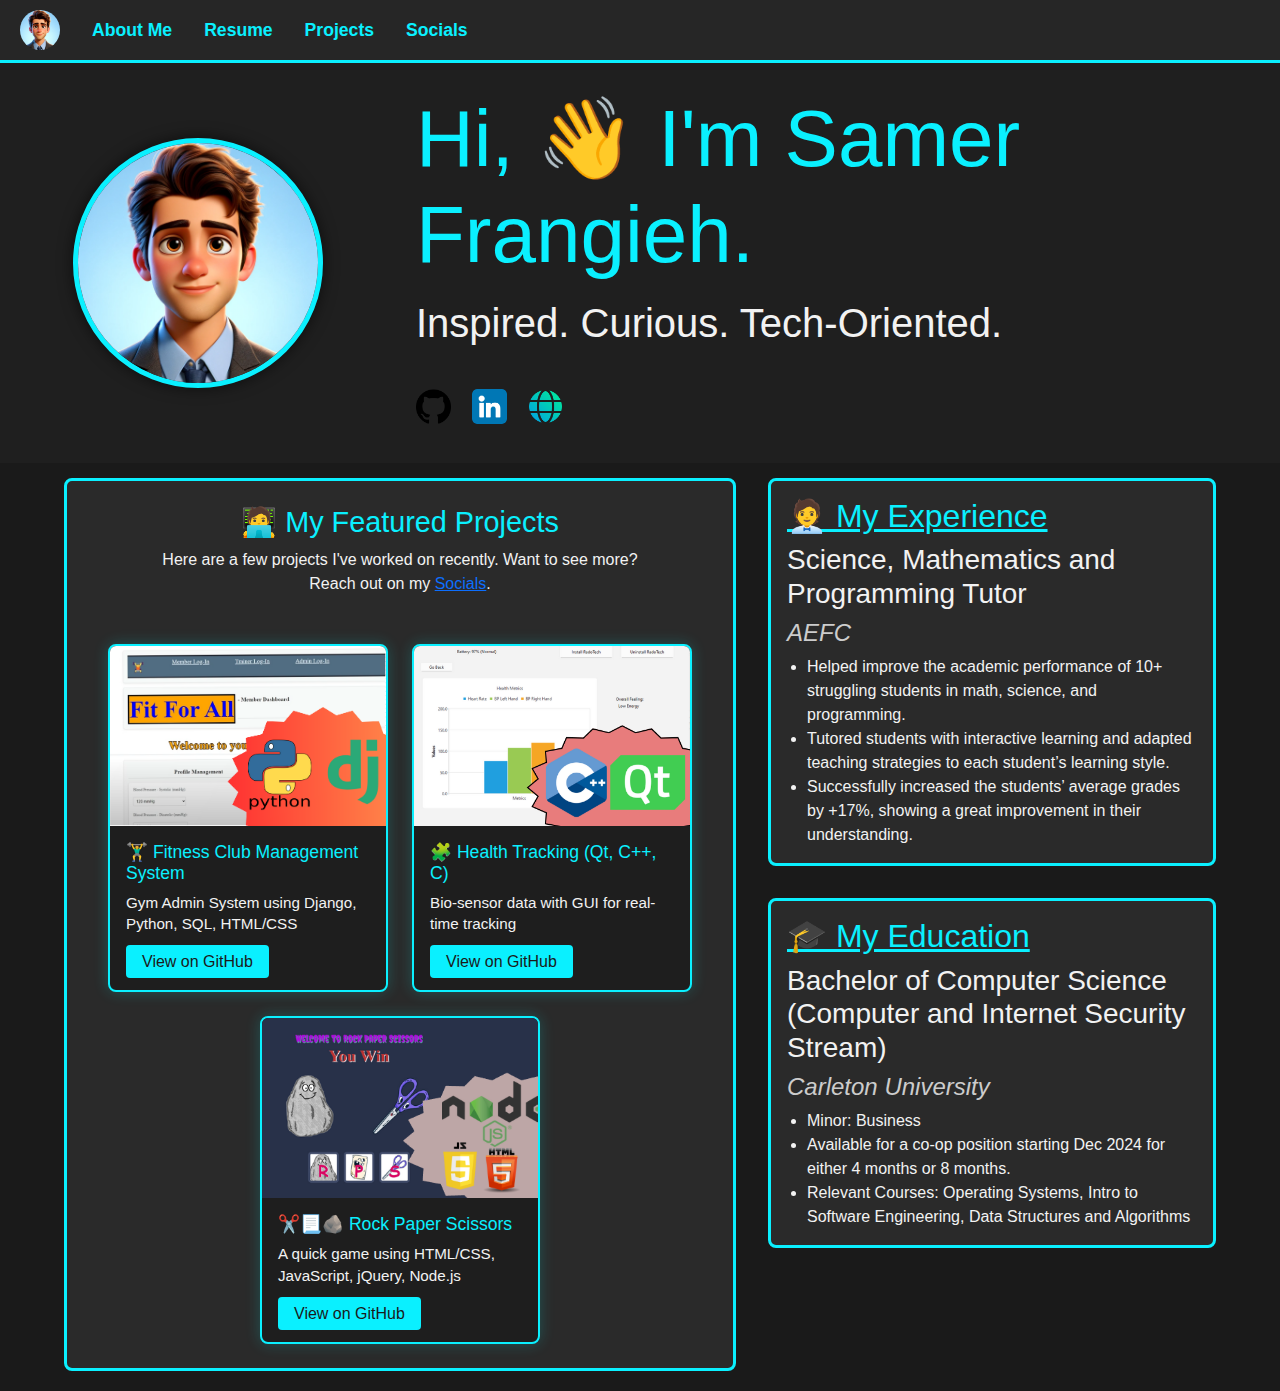
==== commit 94f6cecc: "finished update" ====
--- a/index.html
+++ b/index.html
@@ -1,8 +1,8 @@
 <!DOCTYPE html>
 <html lang="en">
 <head>
-  <meta charset="UTF-8">
-  <meta name="viewport" content="width=device-width, initial-scale=1.0">
+  <meta charset="UTF-8" />
+  <meta name="viewport" content="width=device-width, initial-scale=1.0"/>
   <title>Samer Frangieh</title>
   
   <!-- Bootstrap -->
@@ -11,18 +11,10 @@
     rel="stylesheet"
     integrity="sha384-QWTKZyjpPEjISv5WaRU9OFeRpok6YctnYmDr5pNlyT2bRjXh0JMhjY6hW+ALEwIH"
     crossorigin="anonymous"
-  >
+  />
   
   <!-- Custom CSS -->
-  <link href="style.css" rel="stylesheet">
-  
-  <!-- Google Fonts -->
-  <link rel="preconnect" href="https://fonts.googleapis.com">
-  <link rel="preconnect" href="https://fonts.gstatic.com" crossorigin>
-  <link
-    href="https://fonts.googleapis.com/css2?family=Lobster&family=Montserrat:ital,wght@0,100..900;1,100..900&family=Noto+Sans+HK:wght@100..900&display=swap"
-    rel="stylesheet"
-  >
+  <link href="style.css" rel="stylesheet" />
 </head>
 
 <body>
@@ -32,12 +24,13 @@
     <div class="nav nav-links">
       <li>
         <div>
-          <img src="./images/sam2.jpg" height="50px" class="little-icon" alt="Profile icon">
+          <!-- Smaller icon in Nav -->
+          <img src="./images/sam2.jpg" class="little-icon" alt="Profile icon" />
         </div>
       </li>
       <li>
         <div class="nav-item">
-          <a href="#abt">About Me</a> <!-- or remove this link entirely if you want -->
+          <a href="#abt">About Me</a>
         </div>
       </li>
       <li>
@@ -62,7 +55,8 @@
   <section class="intro">
     <div class="introduction colobacki">
       <div class="intro-item">
-        <img src="./images/sam2.jpg" class="profile" alt="Profile picture of Samer">
+        <!-- Perfectly circular profile image -->
+        <img src="./images/sam2.jpg" class="profile" alt="Profile picture of Samer" />
       </div>
       <div class="h1">
         <div class="intro-h1">
@@ -73,30 +67,30 @@
         </div>
         <div class="icons intro-h1">
           <a href="https://github.com/SamerFrangieh">
-            <img src="./images/github-logo.png" alt="GitHub icon">
+            <img src="./images/github-logo.png" alt="GitHub icon" />
           </a>
           <a href="https://www.linkedin.com/in/samer-frangieh-b0504521b/">
-            <img src="./images/linkedin.png" alt="LinkedIn icon">
+            <img src="./images/linkedin.png" alt="LinkedIn icon" />
           </a>
           <a href="https://github.com/SamerFrangieh">
-            <img src="./images/web.png" alt="Web icon">
+            <img src="./images/web.png" alt="Web icon" />
           </a>
         </div>
       </div>
     </div>
   </section>
 
-  <!-- Projects, Experience, Education in normal flow -->
+  <!-- Main Section: Projects on the LEFT, Experience & Education on the RIGHT (for wide screens) -->
   <section class="intro" id="abt">
     <div class="stuff">
       <div class="contain">
-
-        <!-- Projects Section -->
-        <section class="feat-projects" id="projects">
+        
+        <!-- Left column: Projects -->
+        <section class="feat-projects left-col" id="projects">
           <div class="project-heading">
             <h3>🧑‍💻 My Featured Projects</h3>
             <p>
-              Here are a few projects I've worked on recently. Want to see more?<br>
+              Here are a few projects I've worked on recently. Want to see more?<br />
               Reach out on my <a href="https://linktr.ee/samerfrangieh" target="_blank">Socials</a>.
             </p>
           </div>
@@ -104,66 +98,61 @@
           <div class="project-container">
             <!-- Project Card 1 -->
             <div class="project-card">
-              <img src="./images/fitforall-edit.png" alt="Fitness Club Management System">
+              <img src="./images/fitforall-edit.png" alt="Fitness Club Management System" />
               <div class="card-content">
                 <h4>🏋️‍♂️ Fitness Club Management System</h4>
-                <p>
-                  Gym Admin System using Django, Python, SQL, HTML/CSS
-                </p>
+                <p>Gym Admin System using Django, Python, SQL, HTML/CSS</p>
                 <a href="https://github.com/SamerFrangieh/FitForAll" target="_blank">View on GitHub</a>
               </div>
             </div>
 
             <!-- Project Card 2 -->
             <div class="project-card">
-              <img src="./images/Screenshot 2024-12-25 142301.png" alt="Health Tracking Qt/C++">
+              <img src="./images/Screenshot 2024-12-25 142301.png" alt="Health Tracking Qt/C++" />
               <div class="card-content">
-                <h4>🧩 Health Tracking through Electric Current (Qt, C++, C)</h4>
-                <p>
-                  <!-- Add a description here if desired -->
-                </p>
+                <h4>🧩 Health Tracking (Qt, C++, C)</h4>
+                <p>Bio-sensor data with GUI for real-time tracking</p>
                 <a href="https://github.com/SamerFrangieh/FitForAll" target="_blank">View on GitHub</a>
               </div>
             </div>
 
             <!-- Project Card 3 -->
             <div class="project-card">
-              <img src="./images/rps123.png" alt="Rock Paper Scissors">
+              <img src="./images/rps123.png" alt="Rock Paper Scissors" />
               <div class="card-content">
                 <h4>✂️📃🪨 Rock Paper Scissors</h4>
-                <p>
-                  A quick game using HTML/CSS, JavaScript, jQuery, Node.js
-                </p>
+                <p>A quick game using HTML/CSS, JavaScript, jQuery, Node.js</p>
                 <a href="https://github.com/SamerFrangieh/Rock-Paper-Scissors" target="_blank">View on GitHub</a>
               </div>
             </div>
-
-            <!-- Duplicate <div class="project-card">...</div> blocks to add more projects -->
           </div>
         </section>
 
-        <!-- Experience Section -->
-        <div class="experience">
-          <h2><u>🧑‍💼 My Experience</u></h2>
-          <h3>Science, Mathematics and Programming Tutor</h3>
-          <h4><i>AEFC</i></h4>
-          <ul>
-            <li>Helped improve the academic performance of 10+ struggling students in math, science, and programming.</li>
-            <li>Tutored students with interactive learning and adapted teaching strategies to each student’s learning style.</li>
-            <li>Successfully increased the students’ average grades by +17%, showing a great improvement in their understanding.</li>
-          </ul>
-        </div>
+        <!-- Right column: Experience and Education -->
+        <div class="right-col">
+          <!-- Experience Section -->
+          <div class="experience">
+            <h2><u>🧑‍💼 My Experience</u></h2>
+            <h3>Science, Mathematics and Programming Tutor</h3>
+            <h4><i>AEFC</i></h4>
+            <ul>
+              <li>Helped improve the academic performance of 10+ struggling students in math, science, and programming.</li>
+              <li>Tutored students with interactive learning and adapted teaching strategies to each student’s learning style.</li>
+              <li>Successfully increased the students’ average grades by +17%, showing a great improvement in their understanding.</li>
+            </ul>
+          </div>
 
-        <!-- Education Section -->
-        <div class="education">
-          <h2><u>🎓 My Education</u></h2>
-          <h3>Bachelor of Computer Science (Computer and Internet Security Stream)</h3>
-          <h4><i>Carleton University</i></h4>
-          <ul>
-            <li>Minor: Business</li>
-            <li>Available for a co-op position starting Dec 2024 for either 4 months or 8 months.</li>
-            <li>Relevant Courses: Operating Systems, Intro to Software Engineering, Data Structures and Algorithms</li>
-          </ul>
+          <!-- Education Section -->
+          <div class="education">
+            <h2><u>🎓 My Education</u></h2>
+            <h3>Bachelor of Computer Science (Computer and Internet Security Stream)</h3>
+            <h4><i>Carleton University</i></h4>
+            <ul>
+              <li>Minor: Business</li>
+              <li>Available for a co-op position starting Dec 2024 for either 4 months or 8 months.</li>
+              <li>Relevant Courses: Operating Systems, Intro to Software Engineering, Data Structures and Algorithms</li>
+            </ul>
+          </div>
         </div>
 
       </div>
--- a/style.css
+++ b/style.css
@@ -1,193 +1,169 @@
-/* ------------- General Body Settings ------------- */
+/* ------------- RESET / BASE ------------- */
 body {
-  height: 100vh;
-}
-
-/* ------------- Nav Bar ------------- */
+  margin: 0;
+  padding: 0;
+  background-color: #1a1a1a; /* Dark background */
+  color: #f2f2f2;           /* Light text */
+  font-family: Arial, sans-serif;
+}
+
+/* ------------- NAV BAR ------------- */
+.nav-bar {
+  background-color: #262626;
+  border-bottom: 3px solid #0af0ff;
+}
+
 .nav {
   display: flex;
-  gap: 10%;
-  padding: 10px;
-  margin-bottom: 0px;
-  border-top: 5px solid #222831;
-  border-bottom: 5px solid #222831;
-  background-color: #526D82;
-}
-
-.button {
-  color: white;
-  border-radius: 20%;
+  align-items: center;  /* ensures vertical centering of items */
+  gap: 2rem;
+  list-style: none;
+  padding: 10px 20px;
+  margin: 0;
 }
 
 .nav-item > a {
   text-decoration: none;
-  color: white;
-  font-size: 150%;
-  font-family: 'Trebuchet MS', 'Lucida Sans Unicode', 'Lucida Grande', 'Lucida Sans', Arial, sans-serif;
-  align-items: center;
+  color: #0af0ff;
+  font-size: 1.1rem;
+  font-weight: bold;
 }
 
 .little-icon {
+  width: 40px;         /* fix smaller icon size in nav bar */
+  height: 40px;        /* keep height same -> perfectly circular */
+  object-fit: cover;   /* no distortion */
   border-radius: 50%;
 }
 
-/* ------------- Introduction Section ------------- */
+/* ------------- INTRO SECTION ------------- */
 .introduction {
   display: grid;
   grid-template-columns: 400px auto;
-  gap: 5px;
-  height: 400px; /* If you see overlap issues, consider removing or reducing this fixed height */
+  gap: 1rem;
+  height: 400px; /* If it crops too much, remove or reduce this. */
   margin-top: 0;
   margin-bottom: 0;
+  background-color: #1f1f1f;
 }
 
 .intro-item {
   display: flex;
   justify-content: center;
-  margin-left: 10px;
+  align-items: center;  /* center the image vertically too */
 }
 
 .profile {
-  max-width: 300px; 
-  /* max-width: 200px;  <- remove or set higher if needed */
-  height: auto;
-  border-radius: 50%;
-  border: 5px solid #76ABAE;
-  box-shadow: 16px 17px 10px rgba(0, 0, 0, 0.4);
+  width: 250px;          /* fixed size for a perfect circle */
+  height: 250px;         /* same as width */
+  object-fit: cover;     /* crop if rectangular */
+  border-radius: 50%;    
+  border: 5px solid #0af0ff;
+  box-shadow: 0 0 15px rgba(0, 0, 0, 0.6);
   margin-right: 5px;
 }
 
-.colobacki {
-  background: linear-gradient(-300deg, #526D82, #9DB2BF, #114232);
-  background-size: 180% 180%;
-  animation: gradient-animation 10s ease infinite;
-}
-
-@keyframes gradient-animation {
-  0% {
-    background-position: 0% 50%;
-  }
-  50% {
-    background-position: 100% 50%;
-  }
-  100% {
-    background-position: 0% 50%;
-  }
-}
-
-h1 {
-  font-family: "Montserrat", sans-serif;
-  font-size: 270%;
-  font-optical-sizing: auto;
-  font-weight: 400;
-  font-style: normal;
-  margin-top: 0;
-  margin-bottom: 0;
-  color: #DDE6ED;
-}
-
-.intro-h1 {
-  margin-left: 10px;
-  color: #DDE6ED;
+.h1 {
+  display: flex;
+  flex-direction: column;
+  justify-content: center;
+}
+
+.intro-h1 h1 {
+  margin: 0;
+  font-size: 5rem;
+  color: #0af0ff; /* accent color for heading */
 }
 
 .para {
-  margin-left: 19px;
-  margin-top: 30px;
-  margin-bottom: 13px;
-}
-
-/* Social icons sizing */
+  margin: 1rem 0;
+  color: #f2f2f2;
+}
+
 .icons > a > img {
-  max-width: 40px;
-  height: auto;
-}
-
+  width: 35px;
+  height: 35px;
+  object-fit: cover;
+  border-radius: 5px;
+  margin-right: 10px;
+}
+
+/* Remove underlines on icon links */
 .icons a {
-  text-decoration: none; 
-  border: none; 
-}
-
-/* Also ensure icons themselves have no border/underline */
-.icons a img {
-  text-decoration: none; 
-  border: none;
-}
-
-/* ------------- Projects, Experience, Education Section ------------- */
+  text-decoration: none;
+}
+
+/* ------------- MAIN SECTION ------------- */
 .stuff {
   display: flex;
   justify-content: center;
-  background-color: #A5C9CA;
-  border-top: 5px solid black;
-}
-
-/*
-   .contain uses a simple FLEX COLUMN layout
-   so each section stacks in normal flow, preventing overlap
-*/
+  background-color: #1a1a1a;
+}
+
 .contain {
-  display: flex;
-  flex-direction: column;
-  align-items: stretch;
-  
+  width: 90%;
+  max-width: 1400px;
   margin-top: 15px;
   margin-bottom: 20px;
-  margin-left: 20px;
-  margin-right: 20px;
-  gap: 15px; /* space between each child (Projects, Experience, Education) */
-}
-
-/* Experience */
-.experience {
-  background-color: #526D82;
-  border: 5px solid black;
-  color: #DDE6ED;
-  padding: 1rem;
-}
-
-/* Education */
-.education {
-  background-color: #526D82;
-  border: 5px solid black;
-  color: #DDE6ED;
-  padding: 1rem;
-}
-
-/* ------------- Featured Projects ------------- */
+  display: flex;
+  flex-direction: column; /* fallback for small screens */
+  gap: 2rem;
+}
+
+/* Two columns at large screens: LEFT = Projects, RIGHT = Experience & Education */
+@media (min-width: 1100px) {
+  .contain {
+    display: grid;
+    grid-template-columns: 1.2fr 0.8fr; /* left-col is bigger for projects, right-col narrower */
+    gap: 2rem;
+  }
+}
+
+@media(max-width:1050px) and (min-width:700px){
+  .intro-h1 h1 {
+    margin: 0;
+    font-size: 3rem;
+    color: #0af0ff; /* accent color for heading */
+  }
+
+}
+
+/* Left column = Projects */
+.left-col {
+  display: flex;
+  flex-direction: column;
+  gap: 2rem;
+}
+/* Right column = Experience + Education */
+.right-col {
+  display: flex;
+  flex-direction: column;
+  gap: 2rem;
+}
+
+/* ------------- PROJECTS ------------- */
 .feat-projects {
-  background-color: #526D82;
-  border: 5px solid black;
-  color: #DDE6ED;
-  padding: 2rem 1rem;
+  background-color: #2a2a2a;
+  border: 3px solid #0af0ff;
+  border-radius: 8px;
+  padding: 1.5rem;
 }
 
 .project-heading {
   text-align: center;
-  margin-bottom: 1.5rem;
-}
-
+  margin-bottom: 1rem;
+}
 .project-heading h3 {
-  font-family: "Montserrat", sans-serif;
-  font-size: 40px;
   margin: 0 0 0.5rem 0;
-  text-decoration: underline;
-}
-
+  color: #0af0ff;
+  font-size: 1.8rem;
+}
 .project-heading p {
   margin: 0;
-  font-family: "Montserrat", sans-serif;
-  font-size: 16px;
-  line-height: 1.4;
-}
-
-.project-heading a {
-  text-decoration: none;
-  color: #114232;
-  font-weight: bold;
-}
-
-/* Project container uses flex so the cards wrap on smaller screens */
+  color: #f2f2f2;
+}
+
+/* container for cards */
 .project-container {
   display: flex;
   flex-wrap: wrap;
@@ -195,22 +171,21 @@
   gap: 1.5rem;
 }
 
-/* Each project card */
+/* project card */
 .project-card {
-  background-color: #36454F;
-  border: 2px solid #000;
+  background-color: #1e1e1e;
+  border: 2px solid #0af0ff;
   border-radius: 8px;
-  width: 300px;
+  width: 280px;
   overflow: hidden;
   display: flex;
   flex-direction: column;
-  box-shadow: 4px 4px 10px rgba(0, 0, 0, 0.4);
-}
-
-/* Project card image */
+  box-shadow: 0 0 15px rgba(0, 255, 255, 0.2);
+}
+
 .project-card img {
   width: 100%;
-  max-height: 200px;
+  height: 180px;
   object-fit: cover;
   display: block;
 }
@@ -220,12 +195,13 @@
 }
 
 .card-content h4 {
-  margin: 0 0 0.5rem 0;
+  margin: 0 0 0.5rem;
+  color: #0af0ff;
   font-size: 1.1rem;
 }
-
 .card-content p {
-  margin: 0 0 1rem 0;
+  margin: 0 0 1rem;
+  color: #f2f2f2;
   font-size: 0.95rem;
   line-height: 1.4;
 }
@@ -233,155 +209,78 @@
 /* "View on GitHub" link */
 .card-content a {
   text-decoration: none;
-  color: #DDE6ED;
-  background-color: #114232;
+  color: #1a1a1a;
+  background-color: #0af0ff;
   padding: 0.5rem 1rem;
   border-radius: 4px;
-  font-family: "Montserrat", sans-serif;
   transition: background-color 0.3s ease;
 }
-
 .card-content a:hover {
-  background-color: #3c6b5d;
-}
-
-/* ------------- Media Queries ------------- */
-@media (max-width: 1850px) and (min-width: 1476px) {
-  .intro-h1 > h1 {
-    font-size: 80px;
-  }
-}
-
-@media (max-width: 1475px) and (min-width: 1151px) {
-  .intro-h1 > h1 {
-    font-size: 60px;
-  }
-}
-
-@media (max-width: 1150px) and (min-width: 676px) {
-  .intro-h1 > h1 {
-    font-size: 50px;
-  }
-  .intro-item > img {
-    height: 250px;
-  }
+  background-color: #5affff; /* lighter teal on hover */
+}
+
+/* ------------- EXPERIENCE & EDUCATION ------------- */
+.experience,
+.education {
+  background-color: #2a2a2a;
+  border: 3px solid #0af0ff;
+  border-radius: 8px;
+  padding: 1rem;
+}
+
+.experience h2,
+.education h2 {
+  margin: 0 0 0.5rem;
+  color: #0af0ff;
+}
+.experience h3,
+.education h3 {
+  margin: 0 0 0.5rem;
+  color: #f2f2f2;
+}
+.experience h4,
+.education h4 {
+  margin: 0 0 0.5rem;
+  color: #ccc;
+  font-style: italic;
+}
+
+.experience ul,
+.education ul {
+  margin: 0;
+  padding-left: 20px;
+}
+
+/* ------------- RESPONSIVE TWEAKS FOR SMALLER SCREENS ------------- */
+@media (max-width: 1099px) {
+  .contain {
+    display: flex;
+    flex-direction: column; /* stack them for smaller screens */
+  }
+}
+
+@media (max-width: 700px) {
+  .introduction {
+    grid-template-columns: 1fr; /* single column if too narrow */
+    height: auto;               /* remove forced height */
+    padding: 1rem;
+  }
+
+  .profile {
+    width: 180px;
+    height: 180px;
+  }
+
+  .intro-h1 h1 {
+    font-size: 2rem;
+  }
+
+  .icons > a > img {
+    width: 30px;
+    height: 30px;
+  }
+
   .nav {
-    gap: 5%;
-    font-size: 10px;
-  }
-  .intro-h1 {
-    margin-left: 0px;
-  }
-  .para {
-    margin-left: 0px;
-    margin-top: 8px;
-    margin-bottom: 5px;
-  }
-  .icons > a > img {
-    margin-top: 5px;
-    height: 80px;
-  }
-  .introduction {
-    /* height: 400px; */
-    grid-template-columns: 300px auto;
-  }
-}
-
-@media (max-width: 676px) and (min-width: 506px) {
-  .intro-h1 > h1 {
-    font-size: 49px;
-  }
-  .intro-item > img {
-    height: 200px;
-  }
-  .nav {
-    gap: 5%;
-    font-size: 12px;
-  }
-  .intro-h1 {
-    margin-left: 0px;
-  }
-  .para {
-    margin-left: 0px;
-    margin-top: 8px;
-    margin-bottom: 5px;
-  }
-  .icons > a > img {
-    margin-top: 5px;
-    height: 40px;
-  }
-  .introduction {
-    grid-template-columns: 230px auto;
-    /* height: 300px; */
-  }
-}
-
-@media (max-width: 505px) and (min-width: 375px) {
-  .intro-h1 > h1 {
-    font-size: 37px;
-  }
-  .intro-item > img {
-    height: 150px;
-  }
-  .nav {
-    gap: 5%;
-    font-size: 12px;
-  }
-  .intro-h1 {
-    margin-left: 0px;
-  }
-  .para {
-    margin-left: 0px;
-    margin-top: 8px;
-    margin-bottom: 5px;
-  }
-  .icons > a > img {
-    margin-top: 5px;
-    height: 40px;
-  }
-  .introduction {
-    grid-template-columns: 180px auto;
-    /* height: 300px; */
-  }
-  .experience > h2 {
-    font-size: 19px;
-  }
-  .experience > h3 {
-    font-size: 19px;
-  }
-  .experience > h4 {
-    font-size: 16px;
-  }
-  .experience > ul > li {
-    font-size: 12px;
-  }
-  .education > h2 {
-    font-size: 19px;
-  }
-  .education > h3 {
-    font-size: 19px;
-  }
-  .education > h4 {
-    font-size: 16px;
-  }
-  .education > ul > li {
-    font-size: 12px;
-  }
-
-  /* Make project cards scale nicely on smaller screens */
-  .project-card {
-    width: 100%;
-    max-width: 400px;
-    margin: 0 auto;
-  }
-}
-
-/* Optional media query to enlarge profile/icons on large screens */
-@media (min-width: 1100px) {
-  .profile {
-    max-width: 300px; /* bigger profile picture at large screens */
-  }
-  .icons > a > img {
-    max-width: 60px; /* bigger icons at large screens */
-  }
-}
+    gap: 1rem;
+  }
+}
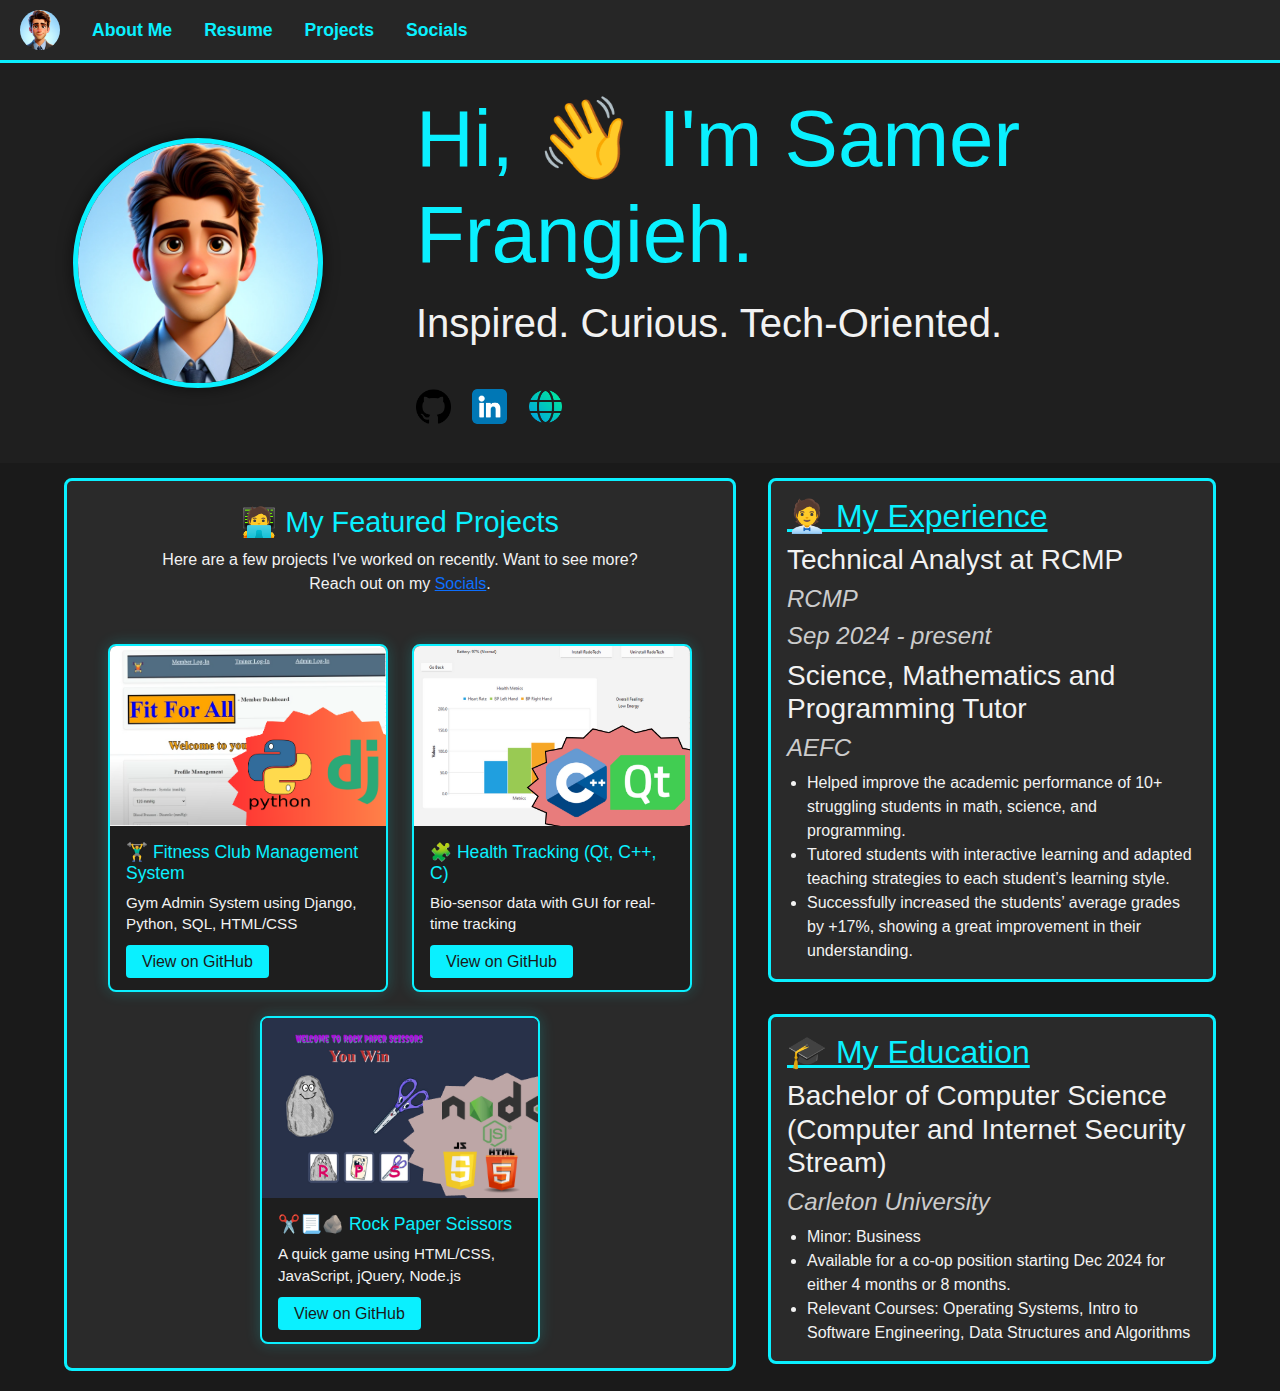
==== commit c7db0e71: "finished now" ====
--- a/index.html
+++ b/index.html
@@ -133,6 +133,10 @@
           <!-- Experience Section -->
           <div class="experience">
             <h2><u>🧑‍💼 My Experience</u></h2>
+            <h3>Technical Analyst at RCMP</h3>
+            <h4><i>RCMP </i></h4>
+            <h4>Sep 2024 - present </h4>
+            
             <h3>Science, Mathematics and Programming Tutor</h3>
             <h4><i>AEFC</i></h4>
             <ul>
